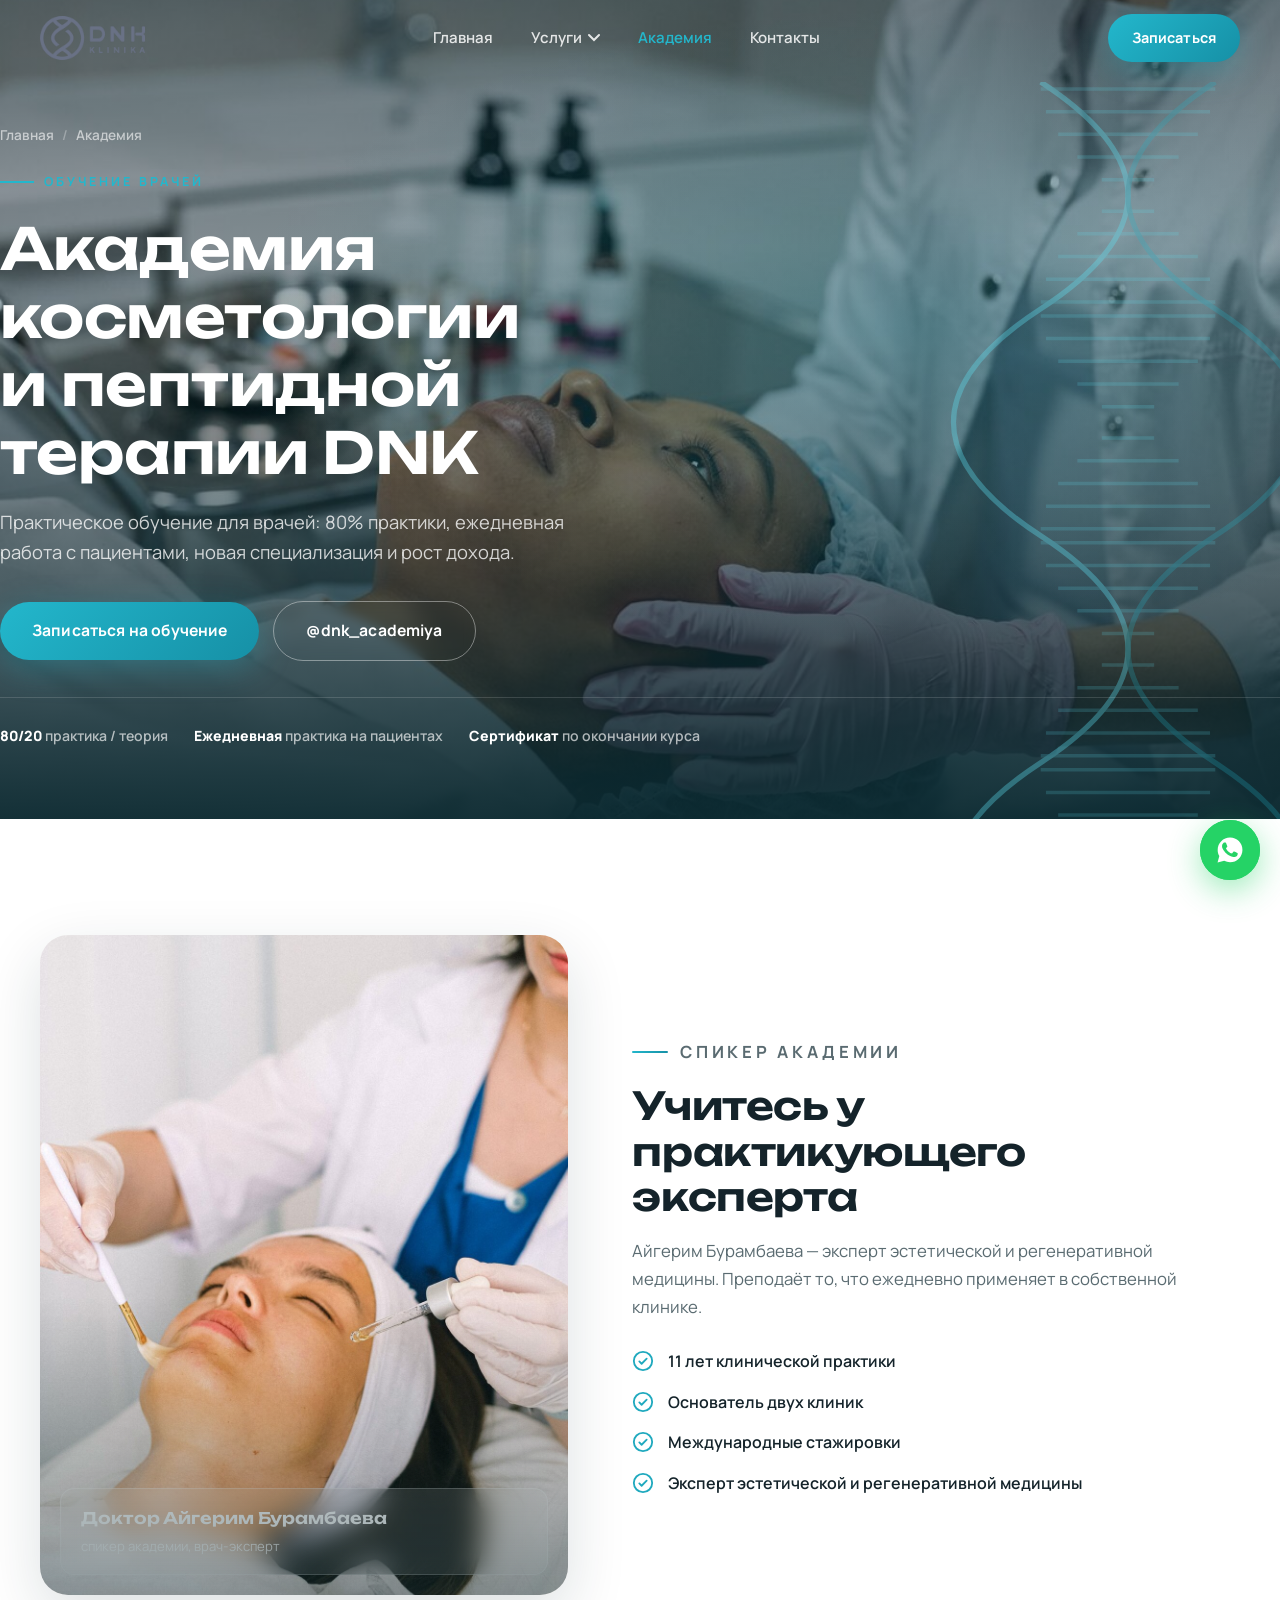
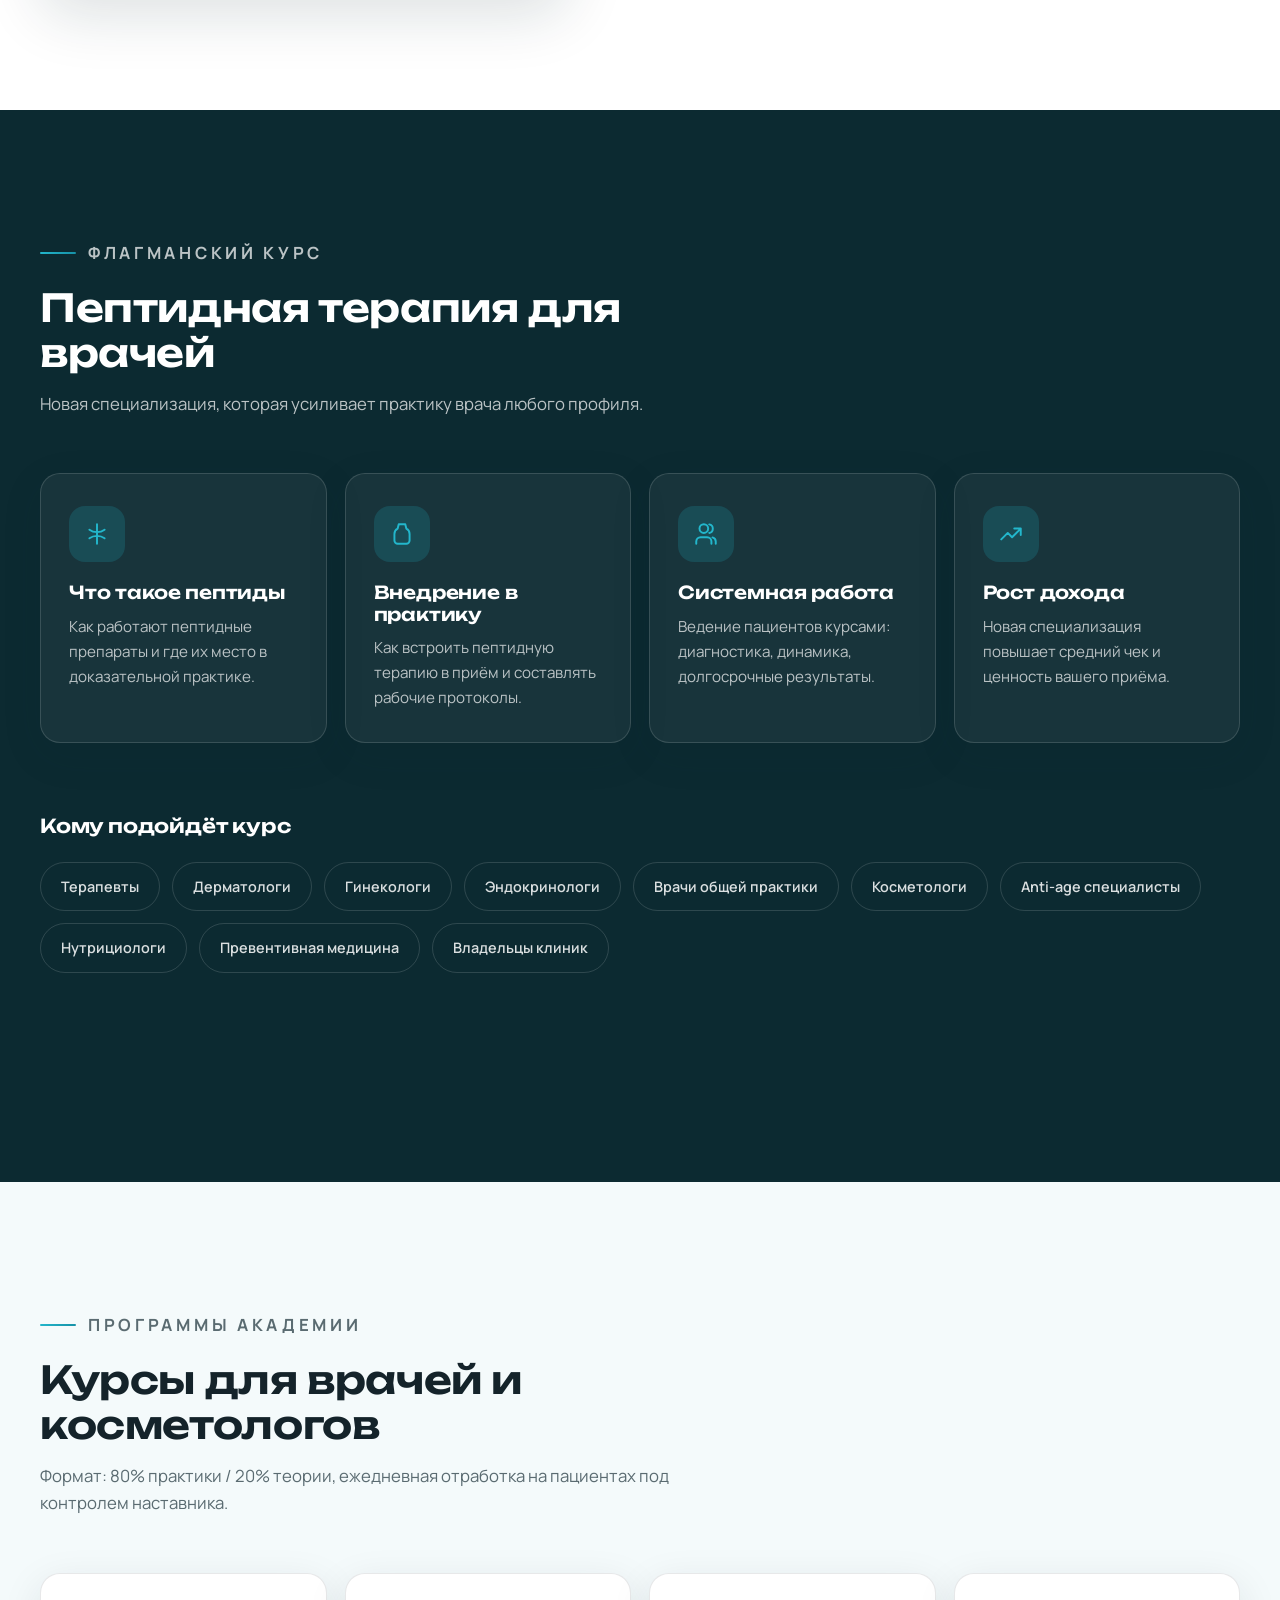
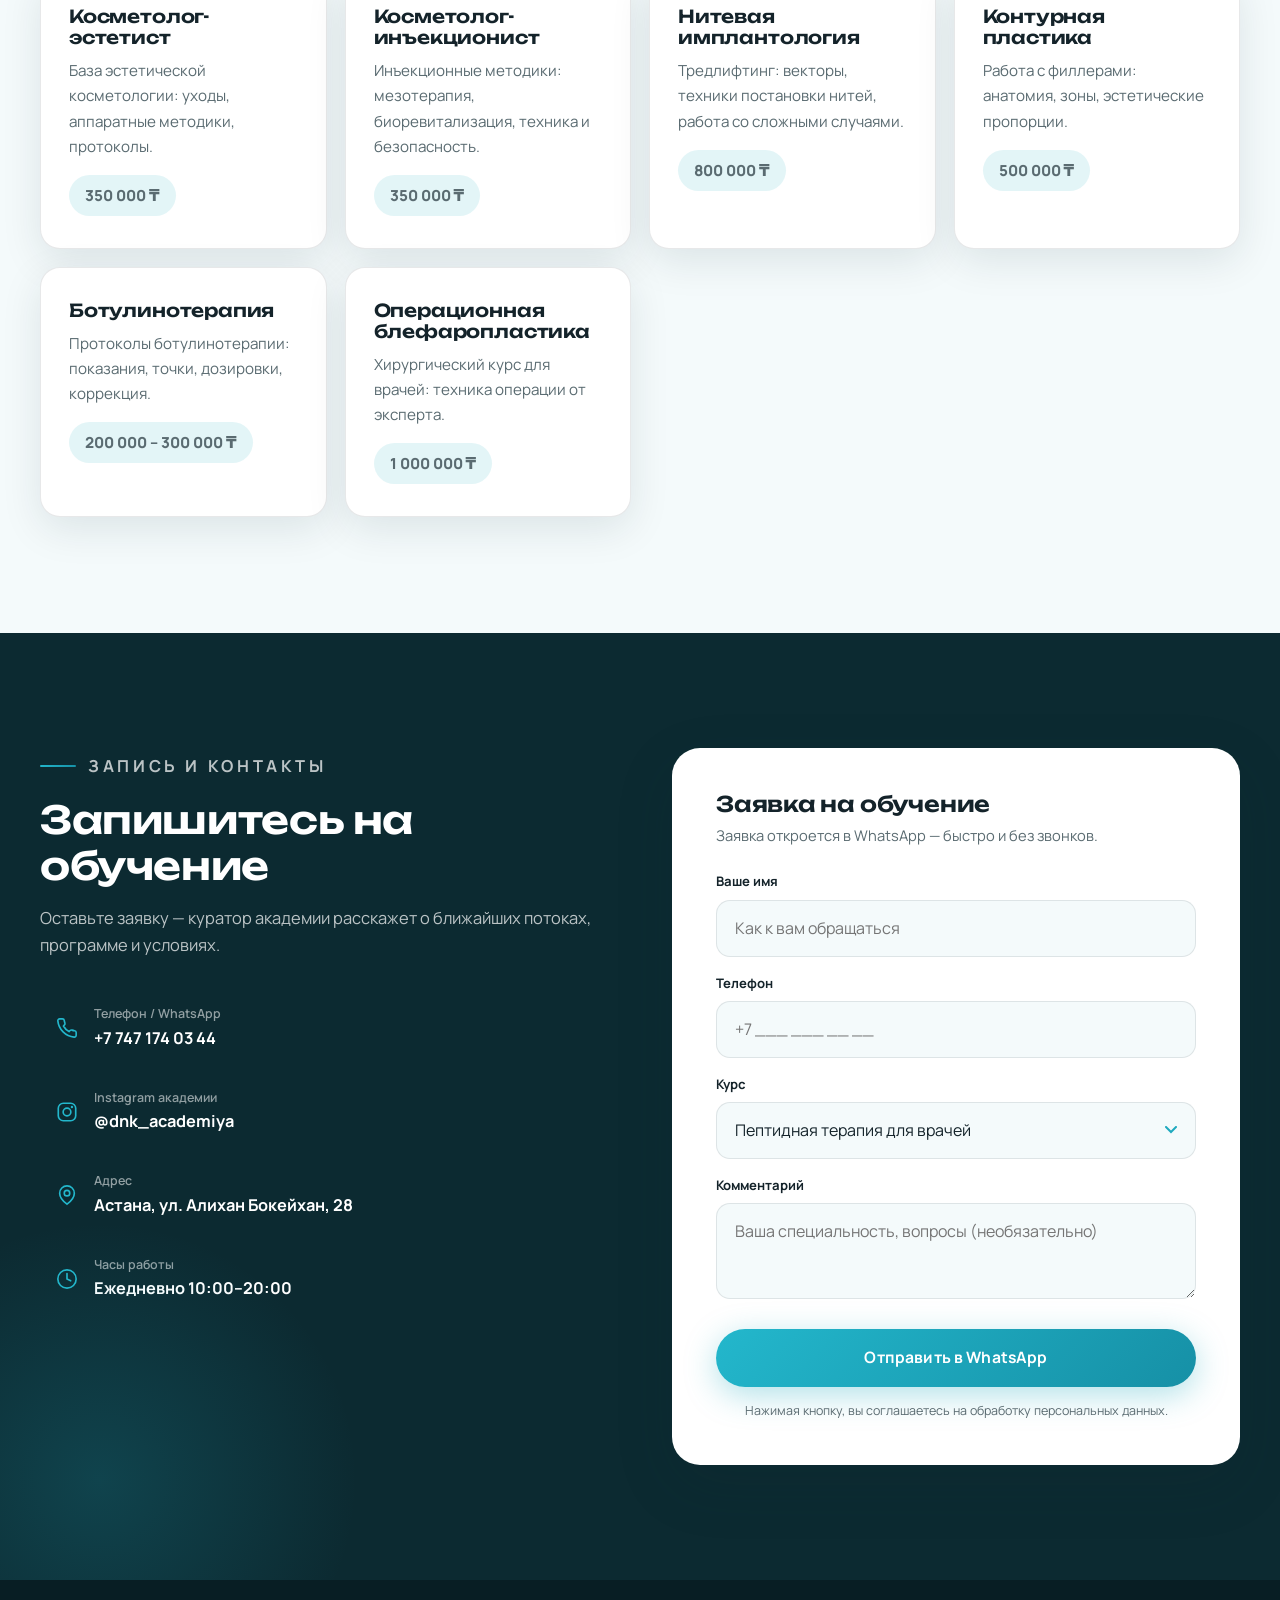
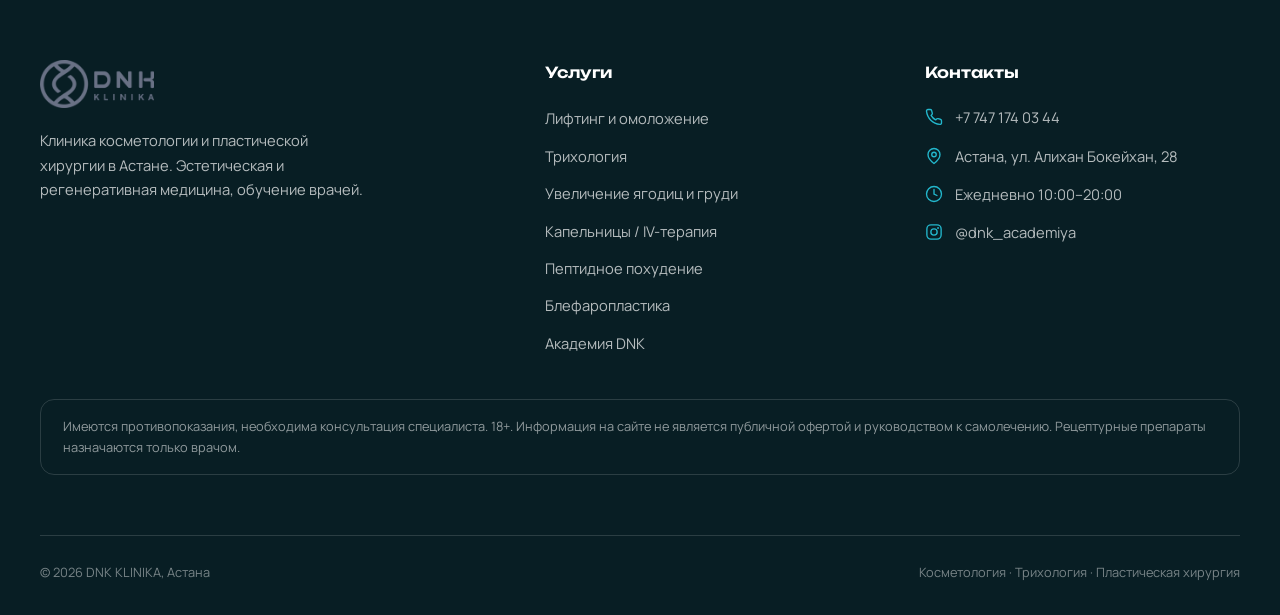
==== akademiya.html @ 94068a6a "Полный редизайн: многостраничник (главная + 7 подстраниц) - Главная: DNA-hero (canvas-спираль ДНК на" ====
<!DOCTYPE html>
<html lang="ru">
<head>
<meta charset="UTF-8">
<meta name="viewport" content="width=device-width, initial-scale=1.0">
<title>Академия DNK — обучение косметологии и пептидной терапии для врачей | Астана</title>
<meta name="description" content="Академия косметологии и пептидной терапии DNK в Астане: курсы для врачей — косметолог-эстетист, инъекционист, нитевая имплантология, контурная пластика, ботулинотерапия, блефаропластика. 80% практики. Спикер — доктор Айгерим Бурамбаева.">
<link rel="canonical" href="https://ali-hub-01.github.io/dnk-klinika/akademiya.html">
<meta name="theme-color" content="#0C2A31">
<meta property="og:type" content="website">
<meta property="og:title" content="Академия DNK — обучение врачей | Астана">
<meta property="og:description" content="Обучение косметологии и пептидной терапии: 80% практики, ежедневная работа с пациентами. Спикер — доктор Айгерим Бурамбаева.">
<meta property="og:image" content="https://ali-hub-01.github.io/dnk-klinika/assets/og-image.jpg">
<meta property="og:url" content="https://ali-hub-01.github.io/dnk-klinika/akademiya.html">
<meta property="og:locale" content="ru_RU">
<link rel="icon" type="image/svg+xml" href="assets/favicon.svg">
<link rel="preconnect" href="https://fonts.googleapis.com">
<link rel="preconnect" href="https://fonts.gstatic.com" crossorigin>
<link href="https://fonts.googleapis.com/css2?family=Manrope:wght@400;600;700;800&family=Unbounded:wght@400;500;600;700&display=swap" rel="stylesheet">
<link rel="stylesheet" href="styles.css?v=1">
</head>
<body>

<header class="header">
  <div class="container header__in">
    <a class="header__logo" href="index.html" aria-label="DNK KLINIKA — на главную">
      <img src="assets/logo.png" alt="DNK KLINIKA — логотип" width="160" height="44">
    </a>
    <nav class="nav" aria-label="Основное меню">
      <a href="index.html">Главная</a>
      <div class="nav__drop">
        <button class="nav__drop-btn" type="button" aria-haspopup="true">Услуги
          <svg viewBox="0 0 12 8" fill="none" aria-hidden="true"><path d="M1 1l5 5 5-5" stroke="currentColor" stroke-width="2" stroke-linecap="round"/></svg>
        </button>
        <div class="nav__menu">
          <a href="kosmetologiya.html">Косметология: лифтинг и омоложение</a>
          <a href="trihologiya.html">Трихология</a>
          <a href="uvelichenie.html">Увеличение ягодиц и груди</a>
          <a href="kapelnicy.html">Капельницы / IV-терапия</a>
          <a href="pohudenie.html">Пептидное похудение</a>
          <a href="blefaroplastika.html">Блефаропластика</a>
        </div>
      </div>
      <a href="akademiya.html" class="is-active">Академия</a>
      <a href="#zapis">Контакты</a>
    </nav>
    <div class="header__cta">
      <a class="btn btn--primary" href="https://wa.me/77471740344" target="_blank" rel="noopener">Записаться</a>
    </div>
    <button class="burger" type="button" aria-label="Открыть меню" aria-expanded="false"><span></span><span></span><span></span></button>
  </div>
</header>

<nav class="mnav" aria-label="Мобильное меню">
  <p class="mnav__label">DNK KLINIKA · Астана</p>
  <a href="index.html">Главная</a>
  <a href="kosmetologiya.html">Лифтинг и омоложение</a>
  <a href="trihologiya.html">Трихология</a>
  <a href="uvelichenie.html">Увеличение ягодиц и груди</a>
  <a href="kapelnicy.html">Капельницы / IV-терапия</a>
  <a href="pohudenie.html">Пептидное похудение</a>
  <a href="blefaroplastika.html">Блефаропластика</a>
  <a href="akademiya.html">Академия</a>
  <a href="#zapis">Контакты</a>
  <a class="btn btn--primary" href="https://wa.me/77471740344" target="_blank" rel="noopener">Записаться в WhatsApp</a>
</nav>

<main>

<!-- HERO -->
<section class="hero hero--page" id="akademiya">
  <div class="hero__media">
    <img src="assets/about.jpg" alt="Академия DNK — практическое обучение врачей косметологии" fetchpriority="high">
  </div>
  <div class="hero__overlay"></div>
  <svg class="dna-motif" viewBox="0 0 220 520" fill="none" aria-hidden="true">
    <defs>
      <g id="dnaRungs" stroke="rgba(94,224,242,.5)" stroke-width="2">
        <line x1="60" y1="4" x2="160" y2="4"/><line x1="63" y1="17" x2="157" y2="17"/>
        <line x1="70" y1="30" x2="150" y2="30"/><line x1="81" y1="43" x2="139" y2="43"/>
        <line x1="95" y1="56" x2="125" y2="56"/><line x1="95" y1="74" x2="125" y2="74"/>
        <line x1="81" y1="87" x2="139" y2="87"/><line x1="70" y1="100" x2="150" y2="100"/>
        <line x1="63" y1="113" x2="157" y2="113"/><line x1="60" y1="126" x2="160" y2="126"/>
      </g>
    </defs>
    <use href="#dnaRungs"/><use href="#dnaRungs" y="130"/><use href="#dnaRungs" y="260"/><use href="#dnaRungs" y="390"/>
    <path d="M60 0 Q160 65 60 130 T60 260 T60 390 T60 520" stroke="#5EE0F2" stroke-width="3"/>
    <path d="M160 0 Q60 65 160 130 T160 260 T160 390 T160 520" stroke="#23B7CC" stroke-width="3" opacity=".7"/>
  </svg>
  <div class="container hero__in">
    <p class="hero__breadcrumb"><a href="index.html">Главная</a><span>/</span>Академия</p>
    <p class="hero__kicker">Обучение врачей</p>
    <h1>Академия косметологии и&nbsp;пептидной терапии DNK</h1>
    <p class="hero__sub">Практическое обучение для врачей: 80% практики, ежедневная работа с пациентами, новая специализация и рост дохода.</p>
    <div class="hero__cta">
      <a class="btn btn--primary" href="#zapis">Записаться на обучение</a>
      <a class="btn btn--ghost" href="https://instagram.com/dnk_academiya" target="_blank" rel="noopener">@dnk_academiya</a>
    </div>
    <div class="hero__meta">
      <span><b>80/20</b> практика / теория</span>
      <span><b>Ежедневная</b> практика на пациентах</span>
      <span><b>Сертификат</b> по окончании курса</span>
    </div>
  </div>
</section>

<!-- СПИКЕР -->
<section class="section section--white">
  <div class="container doctor">
    <div class="doctor__photo rv">
      <img src="assets/gallery.jpg" alt="Практическое обучение в академии DNK" loading="lazy">
      <div class="doctor__badge">
        <b>Доктор Айгерим Бурамбаева</b>
        <span>спикер академии, врач-эксперт</span>
      </div>
    </div>
    <div class="doctor__body rv rv-d1">
      <p class="kicker">Спикер академии</p>
      <h2>Учитесь у практикующего эксперта</h2>
      <p>Айгерим Бурамбаева — эксперт эстетической и регенеративной медицины. Преподаёт то, что ежедневно применяет в собственной клинике.</p>
      <ul class="doctor__list">
        <li><svg viewBox="0 0 24 24" fill="none" aria-hidden="true"><circle cx="12" cy="12" r="10" stroke="currentColor" stroke-width="2"/><path d="M8 12.5l2.5 2.5L16 9.5" stroke="currentColor" stroke-width="2" stroke-linecap="round" stroke-linejoin="round"/></svg>11 лет клинической практики</li>
        <li><svg viewBox="0 0 24 24" fill="none" aria-hidden="true"><circle cx="12" cy="12" r="10" stroke="currentColor" stroke-width="2"/><path d="M8 12.5l2.5 2.5L16 9.5" stroke="currentColor" stroke-width="2" stroke-linecap="round" stroke-linejoin="round"/></svg>Основатель двух клиник</li>
        <li><svg viewBox="0 0 24 24" fill="none" aria-hidden="true"><circle cx="12" cy="12" r="10" stroke="currentColor" stroke-width="2"/><path d="M8 12.5l2.5 2.5L16 9.5" stroke="currentColor" stroke-width="2" stroke-linecap="round" stroke-linejoin="round"/></svg>Международные стажировки</li>
        <li><svg viewBox="0 0 24 24" fill="none" aria-hidden="true"><circle cx="12" cy="12" r="10" stroke="currentColor" stroke-width="2"/><path d="M8 12.5l2.5 2.5L16 9.5" stroke="currentColor" stroke-width="2" stroke-linecap="round" stroke-linejoin="round"/></svg>Эксперт эстетической и регенеративной медицины</li>
      </ul>
    </div>
  </div>
</section>

<!-- ПЕПТИДНАЯ ТЕРАПИЯ -->
<section class="section section--dark" id="peptidnaya-terapiya">
  <div class="container">
    <div class="sec-head rv">
      <p class="kicker">Флагманский курс</p>
      <h2>Пептидная терапия для врачей</h2>
      <p>Новая специализация, которая усиливает практику врача любого профиля.</p>
    </div>
    <div class="icards">
      <div class="icard rv">
        <div class="icard__ico"><svg viewBox="0 0 24 24" fill="none" aria-hidden="true"><path d="M12 3v18M5 8c4 3 10 3 14 0M5 16c4-3 10-3 14 0" stroke="currentColor" stroke-width="1.8" stroke-linecap="round"/></svg></div>
        <h3>Что такое пептиды</h3>
        <p>Как работают пептидные препараты и где их место в доказательной практике.</p>
      </div>
      <div class="icard rv rv-d1">
        <div class="icard__ico"><svg viewBox="0 0 24 24" fill="none" aria-hidden="true"><path d="M9 3h6l1 4c2 1 3 2.6 3 5v6a3 3 0 01-3 3H8a3 3 0 01-3-3v-6c0-2.4 1-4 3-5l1-4z" stroke="currentColor" stroke-width="1.8" stroke-linejoin="round"/></svg></div>
        <h3>Внедрение в практику</h3>
        <p>Как встроить пептидную терапию в приём и составлять рабочие протоколы.</p>
      </div>
      <div class="icard rv rv-d2">
        <div class="icard__ico"><svg viewBox="0 0 24 24" fill="none" aria-hidden="true"><path d="M17 21v-2a4 4 0 00-4-4H7a4 4 0 00-4 4v2M21 21v-2a4 4 0 00-3-3.87M15 3.13A4 4 0 0115 11" stroke="currentColor" stroke-width="1.8" stroke-linecap="round" stroke-linejoin="round"/><circle cx="10" cy="7" r="4" stroke="currentColor" stroke-width="1.8"/></svg></div>
        <h3>Системная работа</h3>
        <p>Ведение пациентов курсами: диагностика, динамика, долгосрочные результаты.</p>
      </div>
      <div class="icard rv rv-d3">
        <div class="icard__ico"><svg viewBox="0 0 24 24" fill="none" aria-hidden="true"><path d="M3 17l6-6 4 4 8-8M15 7h6v6" stroke="currentColor" stroke-width="1.8" stroke-linecap="round" stroke-linejoin="round"/></svg></div>
        <h3>Рост дохода</h3>
        <p>Новая специализация повышает средний чек и ценность вашего приёма.</p>
      </div>
    </div>

    <div class="sec-head rv" style="margin-top:clamp(44px,6vw,72px); margin-bottom:24px">
      <h3 style="font-size:1.2rem">Кому подойдёт курс</h3>
    </div>
    <div class="trust__points rv" style="margin-top:0">
      <span class="trust__point">Терапевты</span>
      <span class="trust__point">Дерматологи</span>
      <span class="trust__point">Гинекологи</span>
      <span class="trust__point">Эндокринологи</span>
      <span class="trust__point">Врачи общей практики</span>
      <span class="trust__point">Косметологи</span>
      <span class="trust__point">Anti-age специалисты</span>
      <span class="trust__point">Нутрициологи</span>
      <span class="trust__point">Превентивная медицина</span>
      <span class="trust__point">Владельцы клиник</span>
    </div>
    <div class="proc__cta rv" style="margin-top:36px">
      <a class="btn btn--primary" href="#zapis">Записаться на курс</a>
    </div>
  </div>
</section>

<!-- КУРСЫ -->
<section class="section" id="kursy">
  <div class="container">
    <div class="sec-head rv">
      <p class="kicker">Программы академии</p>
      <h2>Курсы для врачей и косметологов</h2>
      <p>Формат: 80% практики / 20% теории, ежедневная отработка на пациентах под контролем наставника.</p>
    </div>
    <div class="icards">
      <div class="icard rv">
        <h3>Косметолог-эстетист</h3>
        <p>База эстетической косметологии: уходы, аппаратные методики, протоколы.</p>
        <p class="price-chip">350 000 ₸</p>
      </div>
      <div class="icard rv rv-d1">
        <h3>Косметолог-инъекционист</h3>
        <p>Инъекционные методики: мезотерапия, биоревитализация, техника и безопасность.</p>
        <p class="price-chip">350 000 ₸</p>
      </div>
      <div class="icard rv rv-d2">
        <h3>Нитевая имплантология</h3>
        <p>Тредлифтинг: векторы, техники постановки нитей, работа со сложными случаями.</p>
        <p class="price-chip">800 000 ₸</p>
      </div>
      <div class="icard rv">
        <h3>Контурная пластика</h3>
        <p>Работа с филлерами: анатомия, зоны, эстетические пропорции.</p>
        <p class="price-chip">500 000 ₸</p>
      </div>
      <div class="icard rv rv-d1">
        <h3>Ботулинотерапия</h3>
        <p>Протоколы ботулинотерапии: показания, точки, дозировки, коррекция.</p>
        <p class="price-chip">200 000 – 300 000 ₸</p>
      </div>
      <div class="icard rv rv-d2">
        <h3>Операционная блефаропластика</h3>
        <p>Хирургический курс для врачей: техника операции от эксперта.</p>
        <p class="price-chip">1 000 000 ₸</p>
      </div>
    </div>
  </div>
</section>

<!-- ЗАПИСЬ -->
<section class="section section--dark booking" id="zapis">
  <div class="container booking__grid">
    <div class="booking__info rv" id="kontakty">
      <p class="kicker">Запись и контакты</p>
      <h2>Запишитесь на обучение</h2>
      <p>Оставьте заявку — куратор академии расскажет о ближайших потоках, программе и условиях.</p>
      <ul class="contact-list">
        <li><a href="tel:+77471740344"><svg viewBox="0 0 24 24" fill="none" aria-hidden="true"><path d="M22 16.9v3a2 2 0 01-2.2 2A19.8 19.8 0 012 4.2 2 2 0 014 2h3a2 2 0 012 1.7c.13.96.36 1.9.7 2.8a2 2 0 01-.45 2.1L8.1 9.8a16 16 0 006.1 6.1l1.2-1.15a2 2 0 012.1-.45c.9.34 1.84.57 2.8.7A2 2 0 0122 16.9z" stroke="currentColor" stroke-width="1.8" stroke-linecap="round" stroke-linejoin="round"/></svg><span><small>Телефон / WhatsApp</small><b>+7 747 174 03 44</b></span></a></li>
        <li><a href="https://instagram.com/dnk_academiya" target="_blank" rel="noopener"><svg viewBox="0 0 24 24" fill="none" aria-hidden="true"><rect x="2.5" y="2.5" width="19" height="19" rx="5.5" stroke="currentColor" stroke-width="1.8"/><circle cx="12" cy="12" r="4.2" stroke="currentColor" stroke-width="1.8"/><circle cx="17.4" cy="6.6" r="1.3" fill="currentColor"/></svg><span><small>Instagram академии</small><b>@dnk_academiya</b></span></a></li>
        <li><a href="https://2gis.kz/astana/search/%D0%90%D0%BB%D0%B8%D1%85%D0%B0%D0%BD%20%D0%91%D0%BE%D0%BA%D0%B5%D0%B9%D1%85%D0%B0%D0%BD%2028" target="_blank" rel="noopener"><svg viewBox="0 0 24 24" fill="none" aria-hidden="true"><path d="M20 10c0 6-8 12-8 12S4 16 4 10a8 8 0 1116 0z" stroke="currentColor" stroke-width="1.8"/><circle cx="12" cy="10" r="3" stroke="currentColor" stroke-width="1.8"/></svg><span><small>Адрес</small><b>Астана, ул. Алихан Бокейхан, 28</b></span></a></li>
        <li><span><svg viewBox="0 0 24 24" fill="none" aria-hidden="true"><circle cx="12" cy="12" r="10" stroke="currentColor" stroke-width="1.8"/><path d="M12 6v6l4 2" stroke="currentColor" stroke-width="1.8" stroke-linecap="round"/></svg><span><small>Часы работы</small><b>Ежедневно 10:00–20:00</b></span></span></li>
      </ul>
    </div>
    <div class="form-card rv rv-d1">
      <h3>Заявка на обучение</h3>
      <p>Заявка откроется в WhatsApp — быстро и без звонков.</p>
      <form data-booking novalidate>
        <div class="field">
          <label for="f-name">Ваше имя</label>
          <input id="f-name" name="name" type="text" placeholder="Как к вам обращаться" required>
        </div>
        <div class="field">
          <label for="f-phone">Телефон</label>
          <input id="f-phone" name="phone" type="tel" placeholder="+7 ___ ___ __ __" required>
        </div>
        <div class="field">
          <label for="f-service">Курс</label>
          <select id="f-service" name="service">
            <option value="Обучение — пептидная терапия" selected>Пептидная терапия для врачей</option>
            <option value="Обучение — косметолог-эстетист">Косметолог-эстетист</option>
            <option value="Обучение — косметолог-инъекционист">Косметолог-инъекционист</option>
            <option value="Обучение — нитевая имплантология">Нитевая имплантология</option>
            <option value="Обучение — контурная пластика">Контурная пластика</option>
            <option value="Обучение — ботулинотерапия">Ботулинотерапия</option>
            <option value="Обучение — операционная блефаропластика">Операционная блефаропластика</option>
          </select>
        </div>
        <div class="field">
          <label for="f-comment">Комментарий</label>
          <textarea id="f-comment" name="comment" placeholder="Ваша специальность, вопросы (необязательно)"></textarea>
        </div>
        <button class="btn btn--primary" type="submit">Отправить в WhatsApp</button>
        <p class="form-note">Нажимая кнопку, вы соглашаетесь на обработку персональных данных.</p>
      </form>
      <div class="form-success">
        <svg viewBox="0 0 24 24" fill="none" aria-hidden="true"><circle cx="12" cy="12" r="10" stroke="currentColor" stroke-width="2"/><path d="M8 12.5l2.5 2.5L16 9.5" stroke="currentColor" stroke-width="2" stroke-linecap="round" stroke-linejoin="round"/></svg>
        <b>Спасибо! Заявка сформирована</b>
        <p>Мы открыли WhatsApp с вашим сообщением — отправьте его, и куратор академии ответит в ближайшее время.</p>
      </div>
    </div>
  </div>
</section>

</main>

<footer class="footer">
  <div class="container">
    <div class="footer__grid">
      <div>
        <a class="footer__logo" href="index.html"><img src="assets/logo.png" alt="DNK KLINIKA" loading="lazy"></a>
        <p class="footer__about">Клиника косметологии и пластической хирургии в Астане. Эстетическая и регенеративная медицина, обучение врачей.</p>
      </div>
      <div class="footer__col">
        <h4>Услуги</h4>
        <ul>
          <li><a href="kosmetologiya.html">Лифтинг и омоложение</a></li>
          <li><a href="trihologiya.html">Трихология</a></li>
          <li><a href="uvelichenie.html">Увеличение ягодиц и груди</a></li>
          <li><a href="kapelnicy.html">Капельницы / IV-терапия</a></li>
          <li><a href="pohudenie.html">Пептидное похудение</a></li>
          <li><a href="blefaroplastika.html">Блефаропластика</a></li>
          <li><a href="akademiya.html">Академия DNK</a></li>
        </ul>
      </div>
      <div>
        <h4>Контакты</h4>
        <ul class="footer__contacts">
          <li><svg viewBox="0 0 24 24" fill="none" aria-hidden="true"><path d="M22 16.9v3a2 2 0 01-2.2 2A19.8 19.8 0 012 4.2 2 2 0 014 2h3a2 2 0 012 1.7c.13.96.36 1.9.7 2.8a2 2 0 01-.45 2.1L8.1 9.8a16 16 0 006.1 6.1l1.2-1.15a2 2 0 012.1-.45c.9.34 1.84.57 2.8.7A2 2 0 0122 16.9z" stroke="currentColor" stroke-width="1.8" stroke-linecap="round" stroke-linejoin="round"/></svg><a href="tel:+77471740344">+7 747 174 03 44</a></li>
          <li><svg viewBox="0 0 24 24" fill="none" aria-hidden="true"><path d="M20 10c0 6-8 12-8 12S4 16 4 10a8 8 0 1116 0z" stroke="currentColor" stroke-width="1.8"/><circle cx="12" cy="10" r="3" stroke="currentColor" stroke-width="1.8"/></svg><span>Астана, ул. Алихан Бокейхан, 28</span></li>
          <li><svg viewBox="0 0 24 24" fill="none" aria-hidden="true"><circle cx="12" cy="12" r="10" stroke="currentColor" stroke-width="1.8"/><path d="M12 6v6l4 2" stroke="currentColor" stroke-width="1.8" stroke-linecap="round"/></svg><span>Ежедневно 10:00–20:00</span></li>
          <li><svg viewBox="0 0 24 24" fill="none" aria-hidden="true"><rect x="2.5" y="2.5" width="19" height="19" rx="5.5" stroke="currentColor" stroke-width="1.8"/><circle cx="12" cy="12" r="4.2" stroke="currentColor" stroke-width="1.8"/><circle cx="17.4" cy="6.6" r="1.3" fill="currentColor"/></svg><a href="https://instagram.com/dnk_academiya" target="_blank" rel="noopener">@dnk_academiya</a></li>
        </ul>
      </div>
    </div>
    <p class="footer__disclaimer">Имеются противопоказания, необходима консультация специалиста. 18+. Информация на сайте не является публичной офертой и руководством к самолечению. Рецептурные препараты назначаются только врачом.</p>
    <div class="footer__bottom">
      <span>© 2026 DNK KLINIKA, Астана</span>
      <span>Косметология · Трихология · Пластическая хирургия</span>
    </div>
  </div>
</footer>

<a class="wa-float" href="https://wa.me/77471740344" target="_blank" rel="noopener" aria-label="Написать в WhatsApp">
  <svg viewBox="0 0 24 24" fill="currentColor" aria-hidden="true"><path d="M12.04 2c-5.46 0-9.9 4.44-9.9 9.9 0 1.75.46 3.45 1.32 4.95L2.05 22l5.3-1.39a9.87 9.87 0 004.69 1.19h.01c5.46 0 9.9-4.44 9.9-9.9 0-2.65-1.03-5.14-2.9-7.01A9.82 9.82 0 0012.04 2zm5.83 14.12c-.25.7-1.44 1.33-2 1.42-.53.08-1.2.11-1.94-.12-.45-.14-1.02-.33-1.76-.65-3.1-1.34-5.12-4.46-5.28-4.67-.15-.2-1.26-1.67-1.26-3.19 0-1.52.8-2.27 1.08-2.58.28-.31.62-.39.82-.39l.6.01c.19.01.44-.07.7.53.25.62.87 2.14.95 2.3.08.15.13.34.02.55-.1.2-.15.33-.31.51-.15.18-.32.4-.46.54-.15.15-.31.32-.13.63.18.31.8 1.32 1.72 2.14 1.18 1.05 2.18 1.38 2.49 1.53.31.15.49.13.67-.08.18-.2.77-.9.98-1.21.2-.31.41-.26.69-.15.28.1 1.79.84 2.1.99.31.16.51.23.59.36.07.13.07.72-.18 1.43z"/></svg>
</a>

<div class="lightbox" role="dialog" aria-label="Просмотр отзыва">
  <button class="lightbox__close" type="button" aria-label="Закрыть">×</button>
  <img alt="" src="[data-uri]">
</div>

<script src="script.js?v=1"></script>
</body>
</html>
---- styles.css ----
/* ============================================================
   DNK KLINIKA — общий дизайн-язык (все страницы)
   Палитра: тил #1FA9BE (град. #23B7CC→#1690A6), навы #0C2A31,
   лёд #F4FAFB, графит #14232A. Премиум-медицина, воздух, стекло.
   ============================================================ */

:root{
  --teal:        #1FA9BE;
  --teal-bright: #23B7CC;
  --teal-deep:   #1690A6;
  --navy:        #0C2A31;
  --navy-2:      #103C46;
  --ice:         #F4FAFB;
  --white:       #FFFFFF;
  --ink:         #14232A;
  --muted:       #5A6B71;
  --line:        rgba(20,35,42,.10);
  --line-inv:    rgba(255,255,255,.14);
  --grad:        linear-gradient(135deg,#23B7CC 0%,#1690A6 100%);
  --glow:        0 8px 32px rgba(31,169,190,.35);
  --shadow-soft: 0 12px 40px rgba(12,42,49,.10);
  --shadow-card: 0 20px 60px rgba(12,42,49,.14);
  --r-lg: 28px;
  --r-md: 20px;
  --r-sm: 14px;
  --font-display: 'Unbounded', 'Manrope', sans-serif;
  --font-body: 'Manrope', system-ui, -apple-system, sans-serif;
  --header-h: 76px;
}

*,*::before,*::after{ box-sizing:border-box; margin:0; padding:0; }
html{ scroll-behavior:smooth; -webkit-text-size-adjust:100%; }
html:focus-within{ scroll-behavior:smooth; }
body{
  font-family:var(--font-body);
  color:var(--ink);
  background:var(--ice);
  line-height:1.65;
  font-size:16px;
  overflow-x:hidden;
}
img,video{ max-width:100%; display:block; }
a{ color:inherit; text-decoration:none; }
ul,ol{ list-style:none; }
button{ font:inherit; cursor:pointer; border:none; background:none; color:inherit; }
input,select,textarea{ font:inherit; color:inherit; }
::selection{ background:rgba(31,169,190,.25); }

h1,h2,h3{ font-family:var(--font-display); font-weight:600; line-height:1.18; letter-spacing:-.01em; }
h1{ font-size:clamp(1.9rem,5.2vw,3.6rem); }
h2{ font-size:clamp(1.5rem,3.6vw,2.4rem); }
h3{ font-size:clamp(1.05rem,2.2vw,1.35rem); }

.container{ width:min(1200px,100% - 40px); margin-inline:auto; }
.section{ padding:clamp(64px,9vw,120px) 0; }
.section--dark{ background:var(--navy); color:var(--white); }
.section--dark .sec-head p{ color:rgba(255,255,255,.72); }
.section--white{ background:var(--white); }

/* ---------- заголовки секций ---------- */
.kicker{
  display:inline-flex; align-items:center; gap:12px;
  font-size:.78rem; font-weight:700; letter-spacing:.22em; text-transform:uppercase;
  color:var(--teal); margin-bottom:18px;
}
.kicker::before{ content:''; width:36px; height:2px; background:var(--grad); border-radius:2px; }
.sec-head{ max-width:720px; margin-bottom:clamp(36px,5vw,56px); }
.sec-head p{ color:var(--muted); margin-top:14px; font-size:1.05rem; }
.sec-head--center{ margin-inline:auto; text-align:center; }
.sec-head--center .kicker{ justify-content:center; }
.sec-head--center .kicker::before{ display:none; }

/* ---------- кнопки ---------- */
.btn{
  display:inline-flex; align-items:center; justify-content:center; gap:10px;
  padding:16px 32px; border-radius:999px;
  font-weight:700; font-size:.98rem; letter-spacing:.01em;
  transition:transform .25s ease, box-shadow .25s ease, background .25s ease;
  white-space:nowrap;
}
.btn svg{ width:18px; height:18px; flex:none; }
.btn--primary{ background:var(--grad); color:#fff; box-shadow:var(--glow); }
.btn--primary:hover{ transform:translateY(-3px); box-shadow:0 14px 44px rgba(31,169,190,.5); }
.btn--ghost{ border:1.5px solid rgba(255,255,255,.4); color:#fff; backdrop-filter:blur(6px); }
.btn--ghost:hover{ border-color:#fff; background:rgba(255,255,255,.1); transform:translateY(-3px); }
.btn--dark{ background:var(--navy); color:#fff; }
.btn--dark:hover{ transform:translateY(-3px); box-shadow:0 12px 36px rgba(12,42,49,.35); }

.price-chip{
  display:inline-flex; align-items:baseline; gap:8px;
  padding:10px 20px; border-radius:999px;
  background:rgba(31,169,190,.12); color:var(--teal-deep);
  font-weight:800; font-size:1.05rem;
}
.price-chip small{ font-weight:600; font-size:.8rem; opacity:.85; }
.hero .price-chip{ background:rgba(255,255,255,.12); color:#fff; backdrop-filter:blur(8px); }

/* ============================================================
   ШАПКА
   ============================================================ */
.header{
  position:fixed; inset:0 0 auto; z-index:100;
  transition:background .35s ease, box-shadow .35s ease, border-color .35s ease;
  border-bottom:1px solid transparent;
}
.header.is-solid{
  background:rgba(12,42,49,.82);
  backdrop-filter:blur(18px); -webkit-backdrop-filter:blur(18px);
  border-color:var(--line-inv);
  box-shadow:0 8px 32px rgba(12,42,49,.25);
}
.header__in{
  height:var(--header-h);
  display:flex; align-items:center; justify-content:space-between; gap:24px;
}
.header__logo img{ height:44px; width:auto; }
.nav{ display:flex; align-items:center; gap:6px; }
.nav a, .nav .nav__drop-btn{
  padding:10px 16px; border-radius:999px;
  color:rgba(255,255,255,.85); font-weight:600; font-size:.94rem;
  transition:color .2s, background .2s;
  display:inline-flex; align-items:center; gap:6px;
}
.nav a:hover, .nav .nav__drop-btn:hover{ color:#fff; background:rgba(255,255,255,.1); }
.nav a.is-active{ color:var(--teal-bright); }
.nav__drop{ position:relative; }
.nav__drop-btn svg{ width:12px; height:12px; transition:transform .25s; }
.nav__drop.is-open .nav__drop-btn svg{ transform:rotate(180deg); }
.nav__menu{
  position:absolute; top:calc(100% + 10px); left:0; min-width:280px;
  background:rgba(12,42,49,.96); backdrop-filter:blur(20px);
  border:1px solid var(--line-inv); border-radius:var(--r-md);
  padding:10px; box-shadow:var(--shadow-card);
  opacity:0; visibility:hidden; transform:translateY(8px);
  transition:opacity .25s, transform .25s, visibility .25s;
}
.nav__drop.is-open .nav__menu, .nav__drop:hover .nav__menu{
  opacity:1; visibility:visible; transform:translateY(0);
}
.nav__menu a{ display:block; padding:11px 16px; border-radius:12px; font-size:.92rem; }
.header__cta{ display:inline-flex; }
.header__cta .btn{ padding:12px 24px; font-size:.9rem; }

.burger{
  display:none; width:46px; height:46px; border-radius:12px;
  align-items:center; justify-content:center; flex-direction:column; gap:5px;
  background:rgba(255,255,255,.1);
}
.burger span{ width:20px; height:2px; background:#fff; border-radius:2px; transition:transform .3s, opacity .3s; }
.burger.is-open span:nth-child(1){ transform:translateY(7px) rotate(45deg); }
.burger.is-open span:nth-child(2){ opacity:0; }
.burger.is-open span:nth-child(3){ transform:translateY(-7px) rotate(-45deg); }

/* мобильное меню */
.mnav{
  position:fixed; inset:0; z-index:99; background:var(--navy);
  display:flex; flex-direction:column; justify-content:center; padding:96px 28px 40px;
  opacity:0; visibility:hidden; transition:opacity .35s, visibility .35s;
}
.mnav.is-open{ opacity:1; visibility:visible; }
.mnav a{
  color:#fff; font-family:var(--font-display); font-weight:500;
  font-size:clamp(1.2rem,5.5vw,1.6rem); padding:11px 0;
  border-bottom:1px solid var(--line-inv);
  opacity:0; transform:translateY(14px); transition:opacity .4s, transform .4s;
}
.mnav.is-open a{ opacity:1; transform:none; }
.mnav a:nth-child(2){ transition-delay:.05s } .mnav a:nth-child(3){ transition-delay:.08s }
.mnav a:nth-child(4){ transition-delay:.11s } .mnav a:nth-child(5){ transition-delay:.14s }
.mnav a:nth-child(6){ transition-delay:.17s } .mnav a:nth-child(7){ transition-delay:.2s }
.mnav a:nth-child(8){ transition-delay:.23s } .mnav a:nth-child(9){ transition-delay:.26s }
.mnav a:nth-child(10){ transition-delay:.29s }
.mnav__label{ color:var(--teal-bright); font-size:.75rem; letter-spacing:.25em; text-transform:uppercase; font-weight:700; margin-bottom:8px; }
.mnav .btn{ margin-top:28px; opacity:0; transform:translateY(14px); transition:opacity .4s .32s, transform .4s .32s; }
.mnav.is-open .btn{ opacity:1; transform:none; }
body.menu-locked{ overflow:hidden; }

/* ============================================================
   HERO
   ============================================================ */
.hero{
  position:relative; min-height:100svh;
  display:flex; align-items:flex-end;
  background:var(--navy); color:#fff;
  overflow:hidden; isolation:isolate;
}
.hero--page{ min-height:86svh; }
.hero__media{ position:absolute; inset:0; z-index:-2; }
.hero__media img, .hero__media video{
  width:100%; height:100%; object-fit:cover;
}
.hero__overlay{
  position:absolute; inset:0; z-index:-1;
  background:
    linear-gradient(to top, rgba(12,42,49,.96) 0%, rgba(12,42,49,.55) 40%, rgba(12,42,49,.35) 70%, rgba(12,42,49,.55) 100%);
}
.hero__overlay::after{
  content:''; position:absolute; inset:0;
  background:radial-gradient(ellipse 80% 60% at 70% 40%, rgba(31,169,190,.22), transparent 65%);
}
#dnaCanvas{
  position:absolute; inset:0; z-index:-1; width:100%; height:100%;
  pointer-events:none;
}
.hero__in{ position:relative; width:100%; padding:calc(var(--header-h) + 48px) 0 clamp(56px,8vh,96px); }
.hero__kicker{
  display:inline-flex; align-items:center; gap:10px;
  font-size:.78rem; font-weight:700; letter-spacing:.24em; text-transform:uppercase;
  color:var(--teal-bright); margin-bottom:22px;
}
.hero__kicker::before{ content:''; width:34px; height:2px; background:var(--teal-bright); }
.hero h1{ max-width:15ch; text-wrap:balance; }
.hero h1 em{ font-style:normal; color:transparent; background:linear-gradient(120deg,#5EE0F2,#23B7CC 55%,#8FF0FA); -webkit-background-clip:text; background-clip:text; }
.hero__sub{ max-width:52ch; margin-top:20px; color:rgba(255,255,255,.78); font-size:clamp(1rem,1.6vw,1.15rem); }
.hero__cta{ display:flex; flex-wrap:wrap; gap:14px; margin-top:34px; align-items:center; }
.hero__meta{ display:flex; flex-wrap:wrap; gap:10px 26px; margin-top:36px; padding-top:26px; border-top:1px solid var(--line-inv); color:rgba(255,255,255,.66); font-size:.88rem; font-weight:600; }
.hero__meta b{ color:#fff; font-weight:800; }
.hero__breadcrumb{ display:flex; gap:8px; align-items:center; font-size:.85rem; color:rgba(255,255,255,.6); margin-bottom:18px; font-weight:600; }
.hero__breadcrumb a:hover{ color:var(--teal-bright); }
.hero__breadcrumb span{ opacity:.5; }

.hero__scroll{
  position:absolute; right:clamp(20px,4vw,48px); bottom:36px;
  display:flex; flex-direction:column; align-items:center; gap:10px;
  color:rgba(255,255,255,.55); font-size:.68rem; letter-spacing:.3em; text-transform:uppercase;
  writing-mode:vertical-rl;
}
.hero__scroll::after{ content:''; width:1px; height:52px; background:linear-gradient(to bottom, var(--teal-bright), transparent); animation:scrollPulse 2.2s ease-in-out infinite; }
@keyframes scrollPulse{ 0%,100%{ opacity:.35; transform:scaleY(.7); transform-origin:top } 50%{ opacity:1; transform:scaleY(1) } }

/* ДНК-мотив на подстраницах */
.dna-motif{
  position:absolute; z-index:-1; right:-40px; top:10%;
  width:clamp(220px,30vw,420px); opacity:.35; pointer-events:none;
  animation:dnaFloat 9s ease-in-out infinite;
}
@keyframes dnaFloat{ 0%,100%{ transform:translateY(0) rotate(0deg) } 50%{ transform:translateY(-24px) rotate(2deg) } }

/* ============================================================
   ГЛАВНАЯ — сетка услуг (bento)
   ============================================================ */
.svc-grid{
  display:grid; gap:18px;
  grid-template-columns:repeat(6,1fr);
  grid-auto-rows:230px;
}
.svc-card{
  position:relative; grid-column:span 2; border-radius:var(--r-md);
  overflow:hidden; isolation:isolate; display:flex; align-items:flex-end;
  color:#fff; background:var(--navy-2);
  transition:transform .4s cubic-bezier(.2,.8,.2,1), box-shadow .4s;
}
.svc-card:hover{ transform:translateY(-6px); box-shadow:var(--shadow-card); }
.svc-card--lg{ grid-column:span 3; grid-row:span 2; }
.svc-card--wide{ grid-column:span 3; }
.svc-card__media{ position:absolute; inset:0; z-index:-2; }
.svc-card__media img, .svc-card__media video{ width:100%; height:100%; object-fit:cover; transition:transform .8s cubic-bezier(.2,.8,.2,1); }
.svc-card:hover .svc-card__media img, .svc-card:hover .svc-card__media video{ transform:scale(1.06); }
.svc-card::before{
  content:''; position:absolute; inset:0; z-index:-1;
  background:linear-gradient(to top, rgba(12,42,49,.92) 0%, rgba(12,42,49,.28) 55%, rgba(12,42,49,.12) 100%);
  transition:background .4s;
}
.svc-card__body{ padding:24px; width:100%; display:flex; flex-direction:column; gap:8px; }
.svc-card__tag{ font-size:.7rem; font-weight:700; letter-spacing:.2em; text-transform:uppercase; color:var(--teal-bright); }
.svc-card h3{ font-size:clamp(1.05rem,1.8vw,1.4rem); }
.svc-card__row{ display:flex; align-items:center; justify-content:space-between; gap:12px; margin-top:4px; }
.svc-card__price{ font-weight:800; font-size:.95rem; color:rgba(255,255,255,.92); }
.svc-card__arrow{
  width:44px; height:44px; flex:none; border-radius:50%;
  display:grid; place-items:center;
  border:1.5px solid rgba(255,255,255,.35);
  transition:background .3s, border-color .3s, transform .3s;
}
.svc-card__arrow svg{ width:17px; height:17px; }
.svc-card:hover .svc-card__arrow{ background:var(--grad); border-color:transparent; transform:rotate(-45deg); }
.svc-card--teal{ background:var(--grad); }
.svc-card--teal::before{ background:linear-gradient(to top, rgba(12,42,49,.45), transparent 65%); }
.svc-card--teal .svc-card__tag{ color:rgba(255,255,255,.85); }

/* ---------- полоса доверия / счётчики ---------- */
.trust{ position:relative; overflow:hidden; }
.trust::before{
  content:''; position:absolute; right:-140px; top:-140px; width:460px; height:460px;
  background:radial-gradient(circle, rgba(31,169,190,.25), transparent 70%); pointer-events:none;
}
.stats{ display:grid; grid-template-columns:repeat(4,1fr); gap:18px; }
.stat{
  padding:32px 26px; border-radius:var(--r-md);
  background:rgba(255,255,255,.05); border:1px solid var(--line-inv);
  backdrop-filter:blur(8px);
}
.stat__num{
  font-family:var(--font-display); font-weight:700;
  font-size:clamp(2rem,4.5vw,3rem); line-height:1;
  color:transparent; background:linear-gradient(120deg,#5EE0F2,#23B7CC); -webkit-background-clip:text; background-clip:text;
}
.stat__label{ margin-top:12px; color:rgba(255,255,255,.72); font-size:.92rem; font-weight:600; }
.trust__points{ display:flex; flex-wrap:wrap; gap:12px; margin-top:40px; }
.trust__point{
  display:inline-flex; align-items:center; gap:10px;
  padding:12px 20px; border-radius:999px;
  border:1px solid var(--line-inv); color:rgba(255,255,255,.85);
  font-size:.9rem; font-weight:600;
}
.trust__point svg{ width:16px; height:16px; color:var(--teal-bright); flex:none; }

/* ---------- врач ---------- */
.doctor{ display:grid; grid-template-columns:1fr 1.15fr; gap:clamp(32px,5vw,72px); align-items:center; }
.doctor__photo{ position:relative; border-radius:var(--r-lg); overflow:hidden; aspect-ratio:4/5; box-shadow:var(--shadow-card); }
.doctor__photo img{ width:100%; height:100%; object-fit:cover; }
.doctor__photo::after{ content:''; position:absolute; inset:0; background:linear-gradient(to top, rgba(12,42,49,.45), transparent 45%); }
.doctor__badge{
  position:absolute; left:20px; bottom:20px; right:20px;
  padding:16px 20px; border-radius:var(--r-sm);
  background:rgba(255,255,255,.14); backdrop-filter:blur(14px);
  border:1px solid rgba(255,255,255,.25); color:#fff;
}
.doctor__badge b{ font-family:var(--font-display); font-weight:600; display:block; font-size:1rem; }
.doctor__badge span{ font-size:.82rem; opacity:.85; }
.doctor__body h2{ margin-bottom:18px; }
.doctor__body > p{ color:var(--muted); font-size:1.05rem; }
.doctor__list{ margin-top:28px; display:grid; gap:14px; }
.doctor__list li{ display:flex; gap:14px; align-items:flex-start; font-weight:600; }
.doctor__list svg{ width:22px; height:22px; color:var(--teal); flex:none; margin-top:2px; }

/* ============================================================
   ПОДСТРАНИЦЫ — процедурные секции
   ============================================================ */
.proc{ scroll-margin-top:calc(var(--header-h) + 16px); }
.proc__grid{ display:grid; grid-template-columns:1.05fr 1fr; gap:clamp(32px,5vw,72px); align-items:center; }
.proc__grid--flip .proc__media{ order:2; }
.proc__media{ position:relative; border-radius:var(--r-lg); overflow:hidden; box-shadow:var(--shadow-card); aspect-ratio:4/3; background:var(--navy-2); }
.proc__media--tall{ aspect-ratio:3/3.6; }
.proc__media img, .proc__media video{ width:100%; height:100%; object-fit:cover; }
.proc__media .media-tag{
  position:absolute; left:16px; top:16px; z-index:2;
  padding:7px 14px; border-radius:999px; font-size:.72rem; font-weight:700;
  letter-spacing:.14em; text-transform:uppercase;
  background:rgba(12,42,49,.6); color:#fff; backdrop-filter:blur(8px);
}
.proc__body .price-chip{ margin:20px 0 4px; }
.proc__body h2{ margin-bottom:16px; }
.proc__body > p{ color:var(--muted); font-size:1.03rem; }
.proc__feats{ margin-top:24px; display:grid; gap:12px; }
.proc__feats li{ display:flex; gap:12px; align-items:flex-start; font-weight:600; font-size:.98rem; }
.proc__feats svg{ width:20px; height:20px; color:var(--teal); flex:none; margin-top:3px; }
.proc__cta{ display:flex; flex-wrap:wrap; align-items:center; gap:16px; margin-top:30px; }
.section--dark .proc__body > p{ color:rgba(255,255,255,.75); }
.section--dark .proc__feats svg{ color:var(--teal-bright); }

/* до/после */
.ba-grid{ display:grid; grid-template-columns:repeat(auto-fit,minmax(240px,1fr)); gap:16px; margin-top:clamp(28px,4vw,44px); }
.ba{ position:relative; border-radius:var(--r-md); overflow:hidden; aspect-ratio:4/4.6; box-shadow:var(--shadow-soft); }
.ba img{ width:100%; height:100%; object-fit:cover; transition:transform .7s; }
.ba:hover img{ transform:scale(1.05); }
.ba__label{
  position:absolute; left:14px; bottom:14px;
  padding:7px 16px; border-radius:999px; font-size:.75rem; font-weight:800;
  letter-spacing:.12em; text-transform:uppercase;
  background:rgba(12,42,49,.72); color:#fff; backdrop-filter:blur(8px);
}
.ba__label--after{ background:var(--grad); }

/* мини-галерея видео процедуры */
.clip-rail{ display:grid; grid-template-columns:repeat(auto-fit,minmax(230px,1fr)); gap:16px; margin-top:clamp(28px,4vw,44px); }
.clip{ position:relative; border-radius:var(--r-md); overflow:hidden; aspect-ratio:3/4; background:var(--navy-2); box-shadow:var(--shadow-soft); }
.clip video{ width:100%; height:100%; object-fit:cover; }

/* карточки-иконки (капельницы, полимолочная, академия) */
.icards{ display:grid; grid-template-columns:repeat(auto-fit,minmax(250px,1fr)); gap:18px; }
.icard{
  padding:32px 28px; border-radius:var(--r-md); background:var(--white);
  border:1px solid var(--line); box-shadow:var(--shadow-soft);
  transition:transform .35s, box-shadow .35s;
}
.icard:hover{ transform:translateY(-6px); box-shadow:var(--shadow-card); }
.icard__ico{
  width:56px; height:56px; border-radius:16px; display:grid; place-items:center;
  background:rgba(31,169,190,.12); color:var(--teal-deep); margin-bottom:20px;
}
.icard__ico svg{ width:26px; height:26px; }
.icard h3{ margin-bottom:10px; font-size:1.12rem; }
.icard p{ color:var(--muted); font-size:.95rem; }
.icard .price-chip{ margin-top:16px; font-size:.95rem; padding:8px 16px; }
.section--dark .icard{ background:rgba(255,255,255,.05); border-color:var(--line-inv); color:#fff; }
.section--dark .icard p{ color:rgba(255,255,255,.7); }
.section--dark .icard__ico{ background:rgba(31,169,190,.2); color:var(--teal-bright); }

/* нумерованные шаги */
.steps{ display:grid; grid-template-columns:repeat(auto-fit,minmax(230px,1fr)); gap:18px; counter-reset:step; }
.step{ padding:30px 26px; border-radius:var(--r-md); background:var(--white); border:1px solid var(--line); }
.step::before{
  counter-increment:step; content:'0' counter(step);
  font-family:var(--font-display); font-weight:700; font-size:1.9rem;
  color:transparent; background:linear-gradient(120deg,var(--teal-bright),var(--teal-deep));
  -webkit-background-clip:text; background-clip:text; display:block; margin-bottom:14px;
}
.step h3{ font-size:1.05rem; margin-bottom:8px; }
.step p{ color:var(--muted); font-size:.93rem; }

/* видео-отзывы */
.vreviews{ display:grid; grid-template-columns:repeat(auto-fit,minmax(250px,1fr)); gap:18px; }
.vreview{ border-radius:var(--r-md); overflow:hidden; background:var(--navy-2); box-shadow:var(--shadow-soft); }
.vreview video{ width:100%; aspect-ratio:9/16; object-fit:cover; }
.vreview figcaption{ padding:14px 18px; background:var(--navy); color:rgba(255,255,255,.85); font-size:.88rem; font-weight:600; }

/* ---------- отзывы-скрины (рельс) ---------- */
.reviews-rail{
  display:flex; gap:16px; overflow-x:auto; padding:8px 4px 22px;
  scroll-snap-type:x mandatory; -webkit-overflow-scrolling:touch;
  scrollbar-width:thin; scrollbar-color:var(--teal) transparent;
}
.reviews-rail::-webkit-scrollbar{ height:6px; }
.reviews-rail::-webkit-scrollbar-thumb{ background:var(--teal); border-radius:3px; }
.review-shot{
  flex:0 0 clamp(240px,28vw,310px); scroll-snap-align:start;
  border-radius:var(--r-md); overflow:hidden; background:var(--white);
  border:1px solid var(--line); box-shadow:var(--shadow-soft);
  transition:transform .3s, box-shadow .3s; cursor:zoom-in;
}
.review-shot:hover{ transform:translateY(-5px); box-shadow:var(--shadow-card); }
.review-shot img{ width:100%; height:auto; }
.reviews-note{ display:flex; align-items:center; gap:10px; color:var(--muted); font-size:.88rem; font-weight:600; margin-top:6px; }
.reviews-note svg{ width:18px; height:18px; color:var(--teal); flex:none; }
.section--dark .review-shot{ border-color:var(--line-inv); }
.section--dark .reviews-note{ color:rgba(255,255,255,.6); }

/* лайтбокс */
.lightbox{
  position:fixed; inset:0; z-index:200; display:grid; place-items:center;
  background:rgba(6,22,27,.88); backdrop-filter:blur(10px);
  opacity:0; visibility:hidden; transition:opacity .3s, visibility .3s; padding:28px;
}
.lightbox.is-open{ opacity:1; visibility:visible; }
.lightbox img{ max-width:min(560px,92vw); max-height:86vh; width:auto; border-radius:18px; box-shadow:0 30px 90px rgba(0,0,0,.5); }
.lightbox__close{
  position:absolute; top:22px; right:22px; width:48px; height:48px;
  border-radius:50%; background:rgba(255,255,255,.12); color:#fff;
  display:grid; place-items:center; font-size:1.5rem; line-height:1;
  transition:background .25s;
}
.lightbox__close:hover{ background:var(--teal); }

/* ============================================================
   ЗАПИСЬ + КОНТАКТЫ
   ============================================================ */
.booking{ position:relative; overflow:hidden; }
.booking::before{
  content:''; position:absolute; left:-160px; bottom:-160px; width:520px; height:520px;
  background:radial-gradient(circle, rgba(31,169,190,.2), transparent 70%); pointer-events:none;
}
.booking__grid{ display:grid; grid-template-columns:1fr 1fr; gap:clamp(36px,5vw,72px); align-items:start; }
.booking__info h2{ margin-bottom:16px; }
.booking__info > p{ color:rgba(255,255,255,.72); font-size:1.03rem; }
.contact-list{ margin-top:32px; display:grid; gap:8px; }
.contact-list a, .contact-list li > span{
  display:flex; gap:16px; align-items:center;
  padding:14px 16px; border-radius:var(--r-sm);
  font-weight:600; transition:background .25s;
}
.contact-list a:hover{ background:rgba(255,255,255,.07); }
.contact-list svg{ width:22px; height:22px; color:var(--teal-bright); flex:none; }
.contact-list small{ display:block; font-size:.78rem; color:rgba(255,255,255,.55); font-weight:600; }
.contact-list b{ font-size:1.02rem; color:#fff; font-weight:700; }

.form-card{
  background:var(--white); color:var(--ink);
  border-radius:var(--r-lg); padding:clamp(28px,4vw,44px);
  box-shadow:var(--shadow-card);
}
.form-card h3{ margin-bottom:6px; }
.form-card > p{ color:var(--muted); font-size:.92rem; margin-bottom:24px; }
.field{ margin-bottom:16px; }
.field label{ display:block; font-size:.82rem; font-weight:700; margin-bottom:7px; color:var(--ink); }
.field input, .field select, .field textarea{
  width:100%; padding:14px 18px; border-radius:var(--r-sm);
  border:1.5px solid var(--line); background:var(--ice);
  transition:border-color .25s, box-shadow .25s; -webkit-appearance:none; appearance:none;
}
.field select{
  background-image:url("data:image/svg+xml,%3Csvg xmlns='http://www.w3.org/2000/svg' width='12' height='8' fill='none'%3E%3Cpath d='M1 1l5 5 5-5' stroke='%231FA9BE' stroke-width='2' stroke-linecap='round'/%3E%3C/svg%3E");
  background-repeat:no-repeat; background-position:right 18px center;
}
.field textarea{ min-height:96px; resize:vertical; }
.field input:focus, .field select:focus, .field textarea:focus{
  outline:none; border-color:var(--teal); box-shadow:0 0 0 4px rgba(31,169,190,.15);
}
.form-card .btn{ width:100%; margin-top:6px; }
.form-note{ margin-top:14px; font-size:.78rem; color:var(--muted); text-align:center; }
.form-success{
  display:none; text-align:center; padding:34px 10px;
}
.form-card.is-sent form{ display:none; }
.form-card.is-sent .form-success{ display:block; }
.form-success svg{ width:60px; height:60px; color:var(--teal); margin:0 auto 18px; display:block; }
.form-success b{ font-family:var(--font-display); font-size:1.2rem; display:block; margin-bottom:8px; }
.form-success p{ color:var(--muted); font-size:.95rem; }

/* ============================================================
   ФУТЕР
   ============================================================ */
.footer{ background:#081E24; color:rgba(255,255,255,.7); padding:clamp(52px,7vw,80px) 0 32px; }
.footer__grid{ display:grid; grid-template-columns:1.4fr 1fr 1fr; gap:clamp(32px,5vw,64px); }
.footer__logo img{ height:48px; margin-bottom:20px; }
.footer__about{ font-size:.92rem; max-width:36ch; }
.footer h4{ font-family:var(--font-display); font-weight:600; font-size:.95rem; color:#fff; margin-bottom:20px; }
.footer__col li{ margin-bottom:11px; }
.footer__col a{ font-size:.92rem; transition:color .2s; }
.footer__col a:hover{ color:var(--teal-bright); }
.footer__contacts li{ display:flex; gap:12px; align-items:flex-start; margin-bottom:14px; font-size:.92rem; }
.footer__contacts svg{ width:18px; height:18px; color:var(--teal-bright); flex:none; margin-top:3px; }
.footer__bottom{
  margin-top:clamp(40px,5vw,60px); padding-top:26px; border-top:1px solid var(--line-inv);
  display:flex; flex-wrap:wrap; gap:14px; justify-content:space-between;
  font-size:.8rem; color:rgba(255,255,255,.45);
}
.footer__disclaimer{
  margin-top:32px; padding:16px 22px; border-radius:var(--r-sm);
  border:1px solid var(--line-inv); font-size:.8rem; color:rgba(255,255,255,.55);
}

/* плавающая WhatsApp */
.wa-float{
  position:fixed; right:20px; bottom:20px; z-index:90;
  width:60px; height:60px; border-radius:50%;
  background:#25D366; color:#fff; display:grid; place-items:center;
  box-shadow:0 10px 32px rgba(37,211,102,.45);
  transition:transform .3s;
}
.wa-float:hover{ transform:scale(1.1); }
.wa-float svg{ width:30px; height:30px; }
.wa-float::before{
  content:''; position:absolute; inset:0; border-radius:50%;
  border:2px solid #25D366; animation:waPing 2s ease-out infinite;
}
@keyframes waPing{ 0%{ transform:scale(1); opacity:.7 } 100%{ transform:scale(1.55); opacity:0 } }

/* ---------- reveal-анимации ---------- */
.rv{ opacity:0; transform:translateY(34px); transition:opacity .8s cubic-bezier(.2,.8,.2,1), transform .8s cubic-bezier(.2,.8,.2,1); }
.rv.is-in{ opacity:1; transform:none; }
.rv-d1{ transition-delay:.1s } .rv-d2{ transition-delay:.2s } .rv-d3{ transition-delay:.3s } .rv-d4{ transition-delay:.4s }

/* ============================================================
   АДАПТИВ
   ============================================================ */
@media (max-width:1020px){
  .nav, .header__cta{ display:none; }
  .burger{ display:flex; }
  .svc-grid{ grid-template-columns:repeat(2,1fr); grid-auto-rows:220px; }
  .svc-card, .svc-card--wide{ grid-column:span 1; }
  .svc-card--lg{ grid-column:span 2; grid-row:span 1; }
  .stats{ grid-template-columns:repeat(2,1fr); }
  .doctor, .proc__grid, .booking__grid{ grid-template-columns:1fr; }
  .proc__grid--flip .proc__media{ order:0; }
  .footer__grid{ grid-template-columns:1fr 1fr; }
  .hero__scroll{ display:none; }
}
@media (max-width:640px){
  :root{ --header-h:66px; }
  .header__logo img{ height:36px; }
  .svc-grid{ grid-template-columns:1fr; grid-auto-rows:210px; }
  .svc-card--lg{ grid-column:span 1; grid-row:span 2; }
  .stats{ grid-template-columns:1fr 1fr; gap:12px; }
  .stat{ padding:22px 18px; }
  .footer__grid{ grid-template-columns:1fr; }
  .btn{ padding:15px 26px; }
  .hero__cta .btn{ flex:1 1 auto; }
  .doctor__photo{ aspect-ratio:4/4.4; }
  .wa-float{ width:54px; height:54px; right:16px; bottom:16px; }
  .clip{ aspect-ratio:4/4.4; }
}

/* ---------- reduced motion ---------- */
@media (prefers-reduced-motion:reduce){
  html{ scroll-behavior:auto; }
  *,*::before,*::after{ animation-duration:.01ms !important; animation-iteration-count:1 !important; transition-duration:.01ms !important; }
  .rv{ opacity:1; transform:none; }
  .dna-motif{ animation:none; }
}
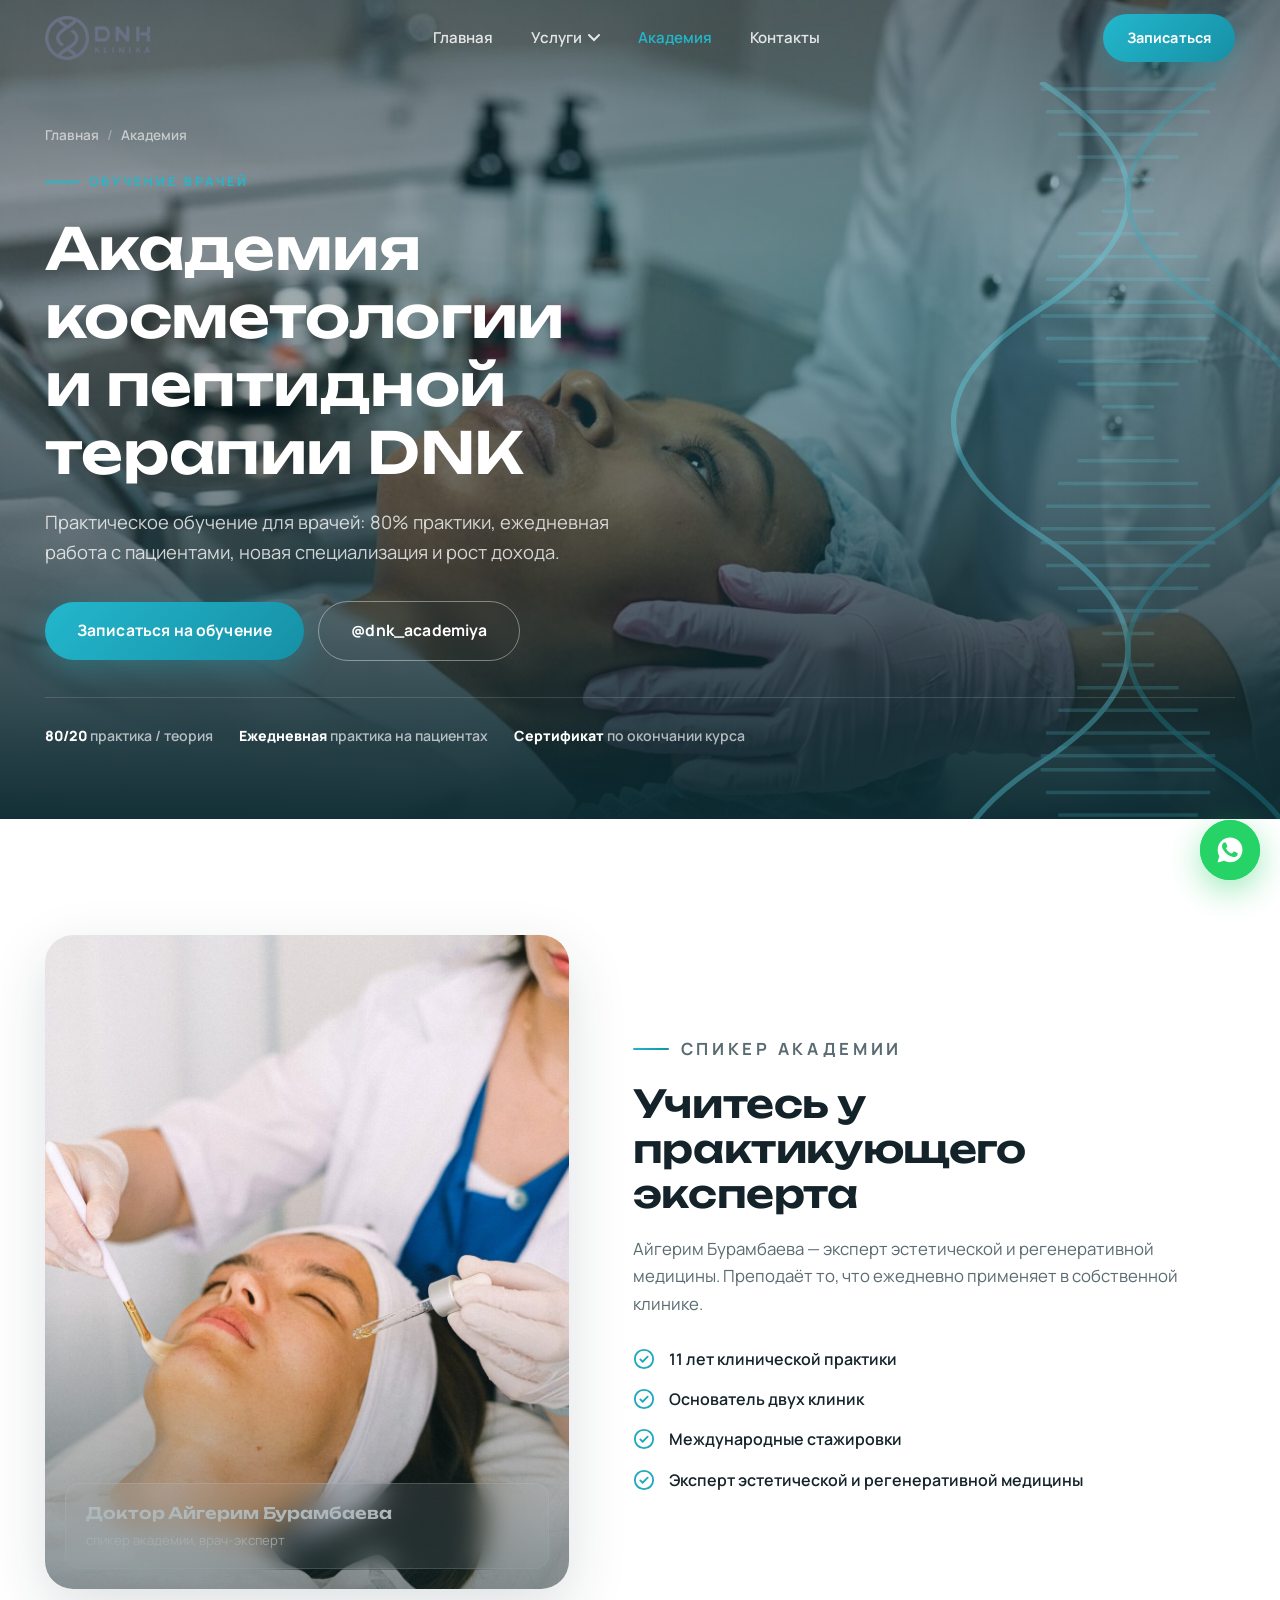
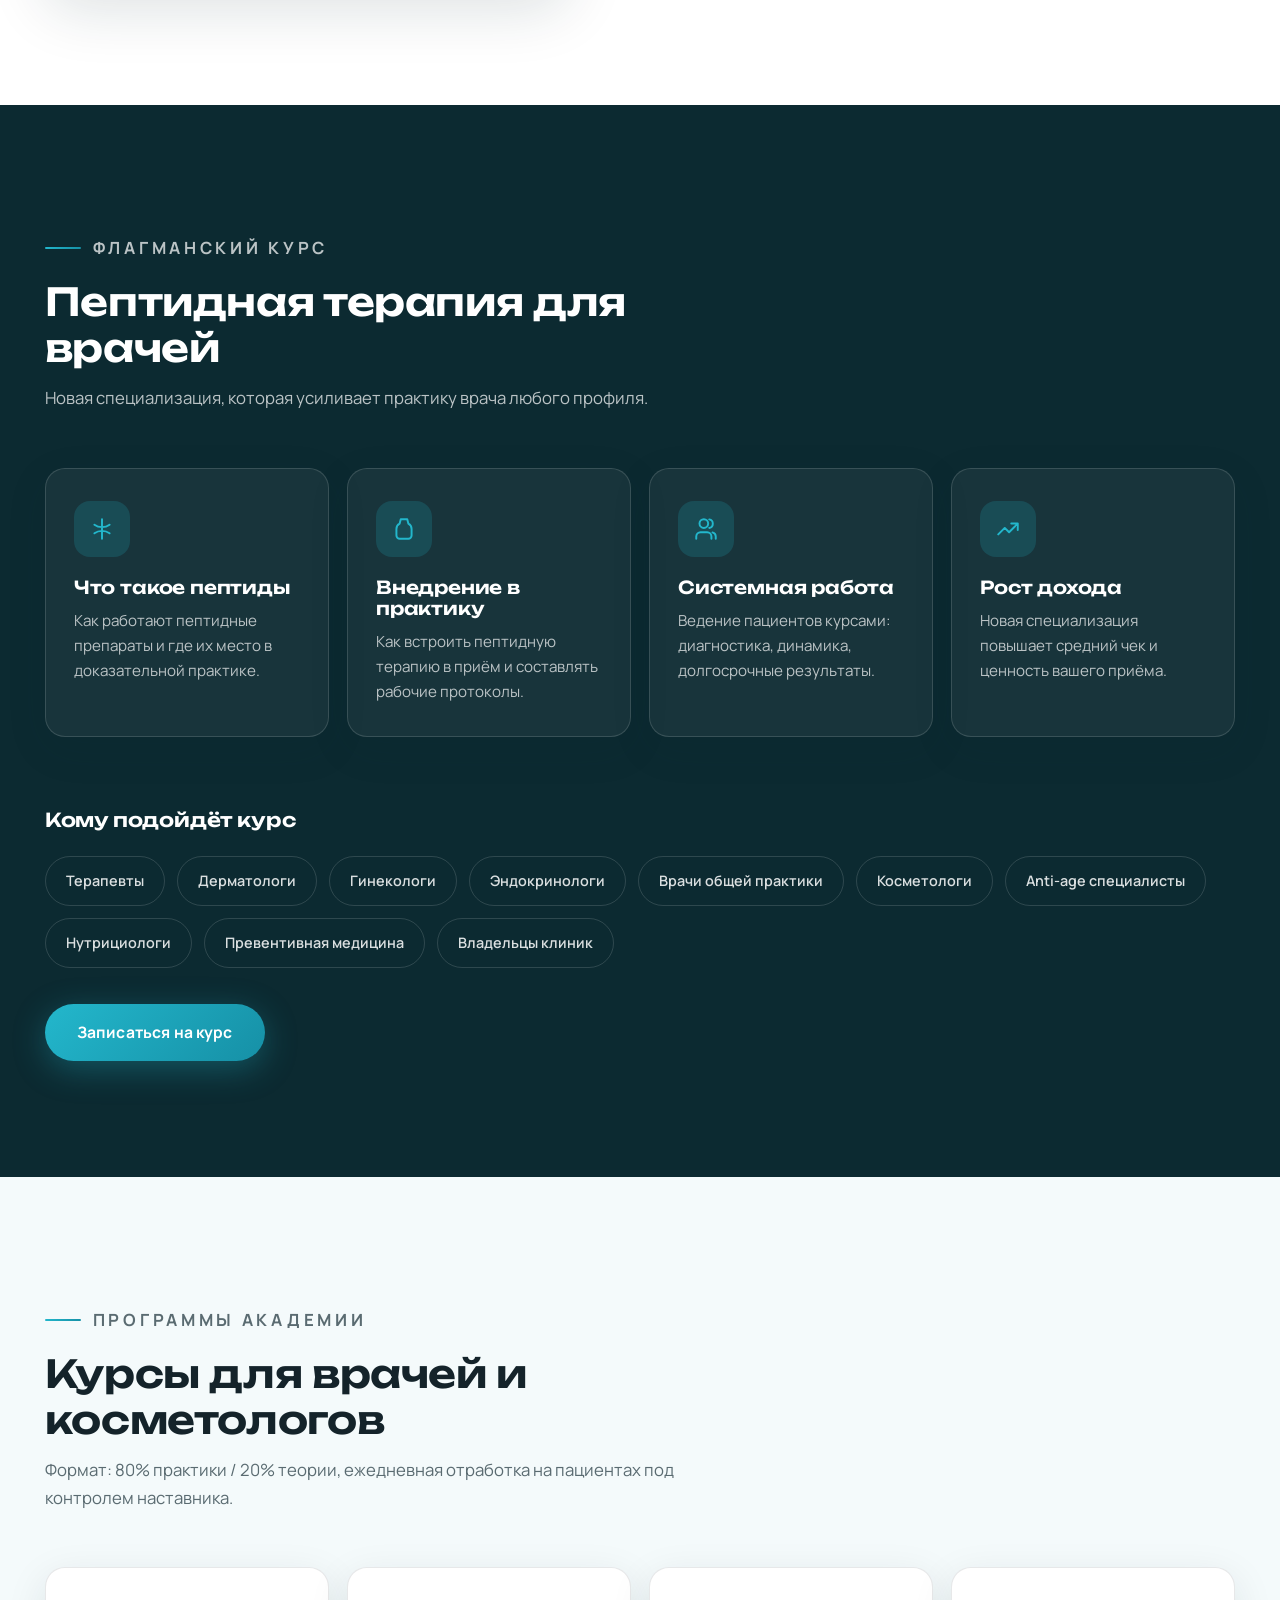
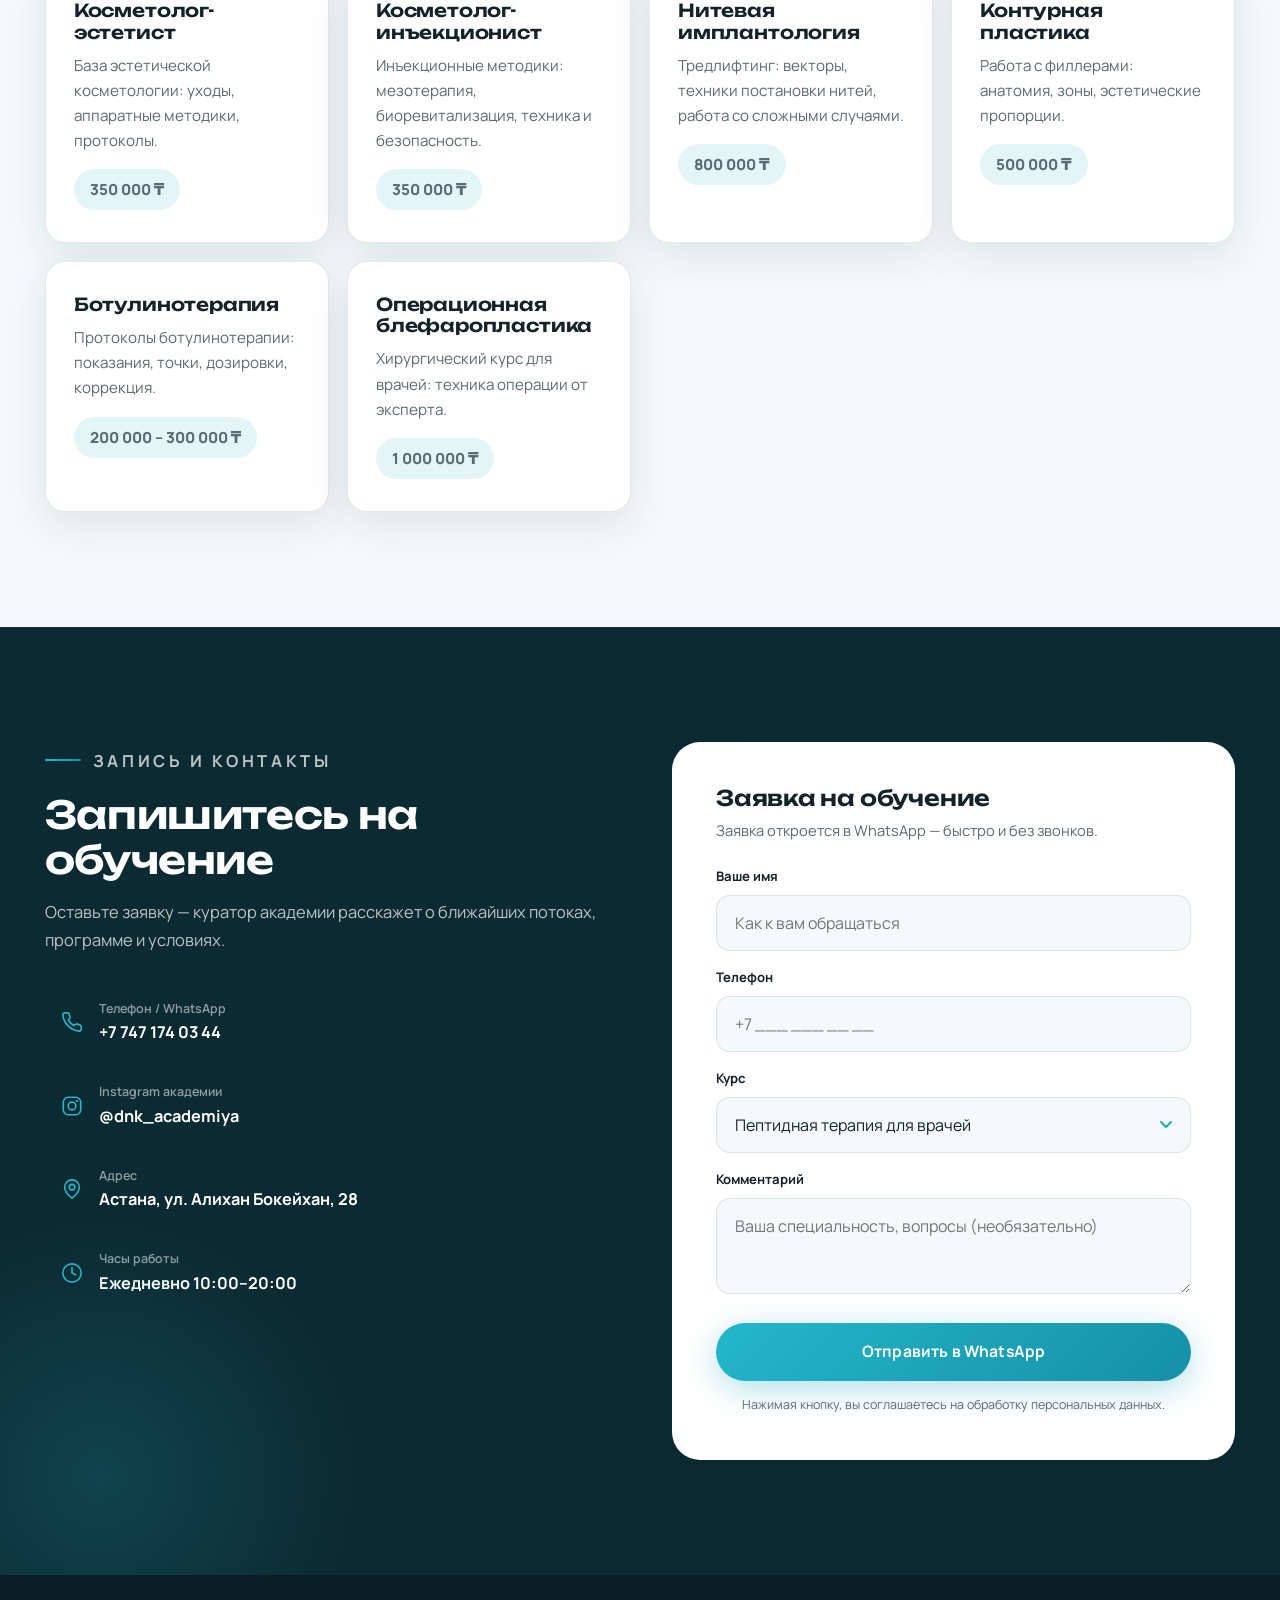
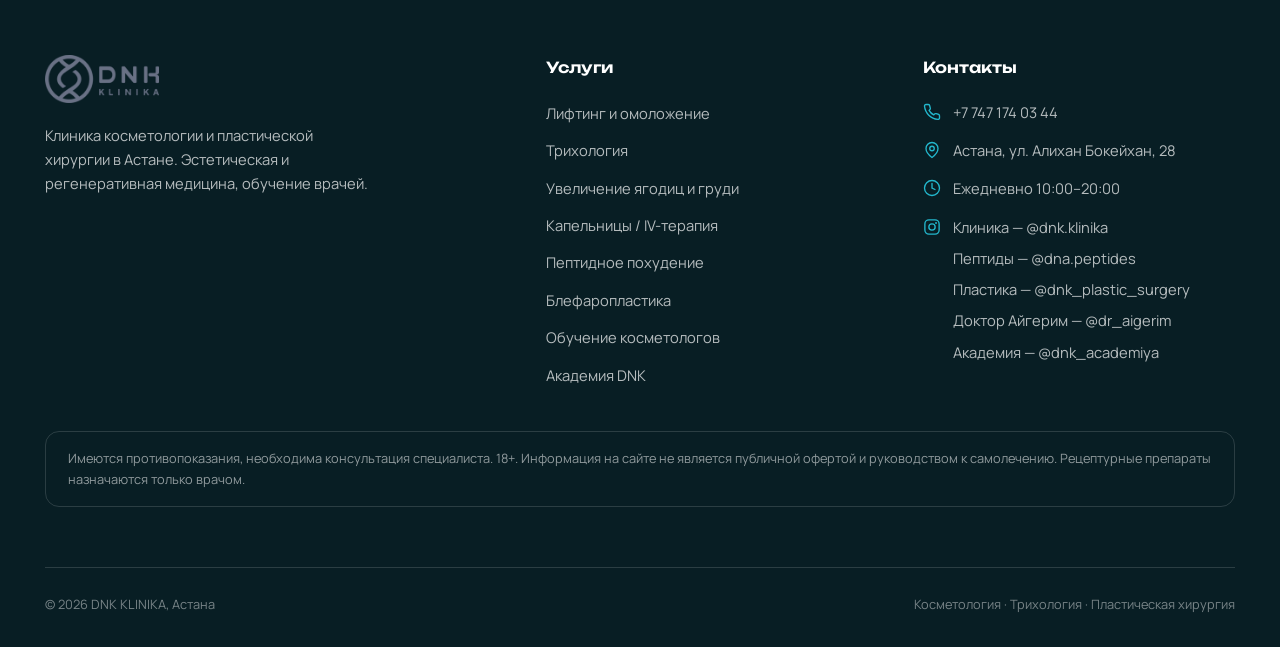
==== commit 8147912d: "DNK: хиро-кикер (убраны косметология/пластика), +4 Instagram аккаунта с data-ig Co-Authored-By: Clau" ====
--- a/akademiya.html
+++ b/akademiya.html
@@ -17,7 +17,7 @@
 <link rel="preconnect" href="https://fonts.googleapis.com">
 <link rel="preconnect" href="https://fonts.gstatic.com" crossorigin>
 <link href="https://fonts.googleapis.com/css2?family=Manrope:wght@400;600;700;800&family=Unbounded:wght@400;500;600;700&display=swap" rel="stylesheet">
-<link rel="stylesheet" href="styles.css?v=1">
+<link rel="stylesheet" href="styles.css?v=2">
 </head>
 <body>
 
@@ -39,6 +39,7 @@
           <a href="kapelnicy.html">Капельницы / IV-терапия</a>
           <a href="pohudenie.html">Пептидное похудение</a>
           <a href="blefaroplastika.html">Блефаропластика</a>
+          <a href="obuchenie.html">Обучение косметологов</a>
         </div>
       </div>
       <a href="akademiya.html" class="is-active">Академия</a>
@@ -60,6 +61,7 @@
   <a href="kapelnicy.html">Капельницы / IV-терапия</a>
   <a href="pohudenie.html">Пептидное похудение</a>
   <a href="blefaroplastika.html">Блефаропластика</a>
+  <a href="obuchenie.html">Обучение косметологов</a>
   <a href="akademiya.html">Академия</a>
   <a href="#zapis">Контакты</a>
   <a class="btn btn--primary" href="https://wa.me/77471740344" target="_blank" rel="noopener">Записаться в WhatsApp</a>
@@ -295,6 +297,7 @@
           <li><a href="kapelnicy.html">Капельницы / IV-терапия</a></li>
           <li><a href="pohudenie.html">Пептидное похудение</a></li>
           <li><a href="blefaroplastika.html">Блефаропластика</a></li>
+          <li><a href="obuchenie.html">Обучение косметологов</a></li>
           <li><a href="akademiya.html">Академия DNK</a></li>
         </ul>
       </div>
@@ -304,7 +307,7 @@
           <li><svg viewBox="0 0 24 24" fill="none" aria-hidden="true"><path d="M22 16.9v3a2 2 0 01-2.2 2A19.8 19.8 0 012 4.2 2 2 0 014 2h3a2 2 0 012 1.7c.13.96.36 1.9.7 2.8a2 2 0 01-.45 2.1L8.1 9.8a16 16 0 006.1 6.1l1.2-1.15a2 2 0 012.1-.45c.9.34 1.84.57 2.8.7A2 2 0 0122 16.9z" stroke="currentColor" stroke-width="1.8" stroke-linecap="round" stroke-linejoin="round"/></svg><a href="tel:+77471740344">+7 747 174 03 44</a></li>
           <li><svg viewBox="0 0 24 24" fill="none" aria-hidden="true"><path d="M20 10c0 6-8 12-8 12S4 16 4 10a8 8 0 1116 0z" stroke="currentColor" stroke-width="1.8"/><circle cx="12" cy="10" r="3" stroke="currentColor" stroke-width="1.8"/></svg><span>Астана, ул. Алихан Бокейхан, 28</span></li>
           <li><svg viewBox="0 0 24 24" fill="none" aria-hidden="true"><circle cx="12" cy="12" r="10" stroke="currentColor" stroke-width="1.8"/><path d="M12 6v6l4 2" stroke="currentColor" stroke-width="1.8" stroke-linecap="round"/></svg><span>Ежедневно 10:00–20:00</span></li>
-          <li><svg viewBox="0 0 24 24" fill="none" aria-hidden="true"><rect x="2.5" y="2.5" width="19" height="19" rx="5.5" stroke="currentColor" stroke-width="1.8"/><circle cx="12" cy="12" r="4.2" stroke="currentColor" stroke-width="1.8"/><circle cx="17.4" cy="6.6" r="1.3" fill="currentColor"/></svg><a href="https://instagram.com/dnk_academiya" target="_blank" rel="noopener">@dnk_academiya</a></li>
+          <li class="footer__ig"><svg viewBox="0 0 24 24" fill="none" aria-hidden="true"><rect x="2.5" y="2.5" width="19" height="19" rx="5.5" stroke="currentColor" stroke-width="1.8"/><circle cx="12" cy="12" r="4.2" stroke="currentColor" stroke-width="1.8"/><circle cx="17.4" cy="6.6" r="1.3" fill="currentColor"/></svg><span class="footer__ig-list"><a data-ig href="https://www.instagram.com/dnk.klinika" target="_blank" rel="noopener">Клиника — @dnk.klinika</a><a data-ig href="https://www.instagram.com/dna.peptides/" target="_blank" rel="noopener">Пептиды — @dna.peptides</a><a data-ig href="https://www.instagram.com/dnk_plastic_surgery/" target="_blank" rel="noopener">Пластика — @dnk_plastic_surgery</a><a data-ig href="https://www.instagram.com/dr_aigerim" target="_blank" rel="noopener">Доктор Айгерим — @dr_aigerim</a><a data-ig href="https://instagram.com/dnk_academiya" target="_blank" rel="noopener">Академия — @dnk_academiya</a></span></li>
         </ul>
       </div>
     </div>
--- a/styles.css
+++ b/styles.css
@@ -51,7 +51,7 @@
 h2{ font-size:clamp(1.5rem,3.6vw,2.4rem); }
 h3{ font-size:clamp(1.05rem,2.2vw,1.35rem); }
 
-.container{ width:min(1200px,100% - 40px); margin-inline:auto; }
+.container{ width:min(1200px,100% - clamp(36px,7vw,96px)); margin-inline:auto; }
 .section{ padding:clamp(64px,9vw,120px) 0; }
 .section--dark{ background:var(--navy); color:var(--white); }
 .section--dark .sec-head p{ color:rgba(255,255,255,.72); }
@@ -202,7 +202,7 @@
   position:absolute; inset:0; z-index:-1; width:100%; height:100%;
   pointer-events:none;
 }
-.hero__in{ position:relative; width:100%; padding:calc(var(--header-h) + 48px) 0 clamp(56px,8vh,96px); }
+.hero__in{ position:relative; padding:calc(var(--header-h) + 48px) 0 clamp(56px,8vh,96px); }
 .hero__kicker{
   display:inline-flex; align-items:center; gap:10px;
   font-size:.78rem; font-weight:700; letter-spacing:.24em; text-transform:uppercase;
@@ -408,9 +408,17 @@
 /* ---------- отзывы-скрины (рельс) ---------- */
 .reviews-rail{
   display:flex; gap:16px; overflow-x:auto; padding:8px 4px 22px;
+  justify-content:safe center;
   scroll-snap-type:x mandatory; -webkit-overflow-scrolling:touch;
   scrollbar-width:thin; scrollbar-color:var(--teal) transparent;
 }
+.reviews-rail .review-shot{ height:clamp(320px,34vw,420px); flex:0 0 auto; width:auto; background:transparent; }
+.reviews-rail .review-shot img{ width:auto; height:100%; object-fit:contain; }
+/* заголовок над отзывами */
+.reviews-head{ text-align:center; margin:clamp(44px,6vw,72px) 0 22px; }
+.reviews-head .kicker{ justify-content:center; }
+.reviews-head .kicker::before{ display:none; }
+.reviews-head h3{ font-size:clamp(1.25rem,2.4vw,1.7rem); margin-top:8px; font-weight:800; }
 .reviews-rail::-webkit-scrollbar{ height:6px; }
 .reviews-rail::-webkit-scrollbar-thumb{ background:var(--teal); border-radius:3px; }
 .review-shot{
@@ -420,7 +428,10 @@
   transition:transform .3s, box-shadow .3s; cursor:zoom-in;
 }
 .review-shot:hover{ transform:translateY(-5px); box-shadow:var(--shadow-card); }
-.review-shot img{ width:100%; height:auto; }
+.review-shot img{ width:100%; height:100%; object-fit:cover; object-position:top center; }
+/* видео + отзыв в одном ряду — одинаковая высота, по центру */
+.clip-rail{ justify-content:center; align-items:stretch; }
+.clip-rail .review-shot{ aspect-ratio:3/4; align-self:stretch; }
 .reviews-note{ display:flex; align-items:center; gap:10px; color:var(--muted); font-size:.88rem; font-weight:600; margin-top:6px; }
 .reviews-note svg{ width:18px; height:18px; color:var(--teal); flex:none; }
 .section--dark .review-shot{ border-color:var(--line-inv); }
@@ -463,6 +474,16 @@
 .contact-list svg{ width:22px; height:22px; color:var(--teal-bright); flex:none; }
 .contact-list small{ display:block; font-size:.78rem; color:rgba(255,255,255,.55); font-weight:600; }
 .contact-list b{ font-size:1.02rem; color:#fff; font-weight:700; }
+
+/* Instagram-кластер (footer + блок контактов) */
+.footer__contacts li.footer__ig{ align-items:flex-start; }
+.footer__ig .footer__ig-list{ display:flex; flex-direction:column; gap:7px; }
+.footer__ig .footer__ig-list a{ display:block; }
+.contact-list li > span.contact-igs{ align-items:flex-start; }
+.contact-list .contact-igs > span{ display:flex; flex-direction:column; gap:4px; }
+.contact-list .contact-igs > span > small{ margin-bottom:2px; }
+.contact-list .contact-igs a{ display:block; padding:2px 0; font-weight:600; font-size:.97rem; color:#fff; }
+.contact-list .contact-igs a:hover{ background:transparent; color:var(--teal-bright); }
 
 .form-card{
   background:var(--white); color:var(--ink);
@@ -578,3 +599,7 @@
   .rv{ opacity:1; transform:none; }
   .dna-motif{ animation:none; }
 }
+
+/* заметка-дисклеймер под описанием процедуры/направления */
+.proc__note{ margin-top:18px; font-size:.85rem; color:var(--muted); max-width:56ch; }
+.section--dark .proc__note{ color:rgba(255,255,255,.55); }
